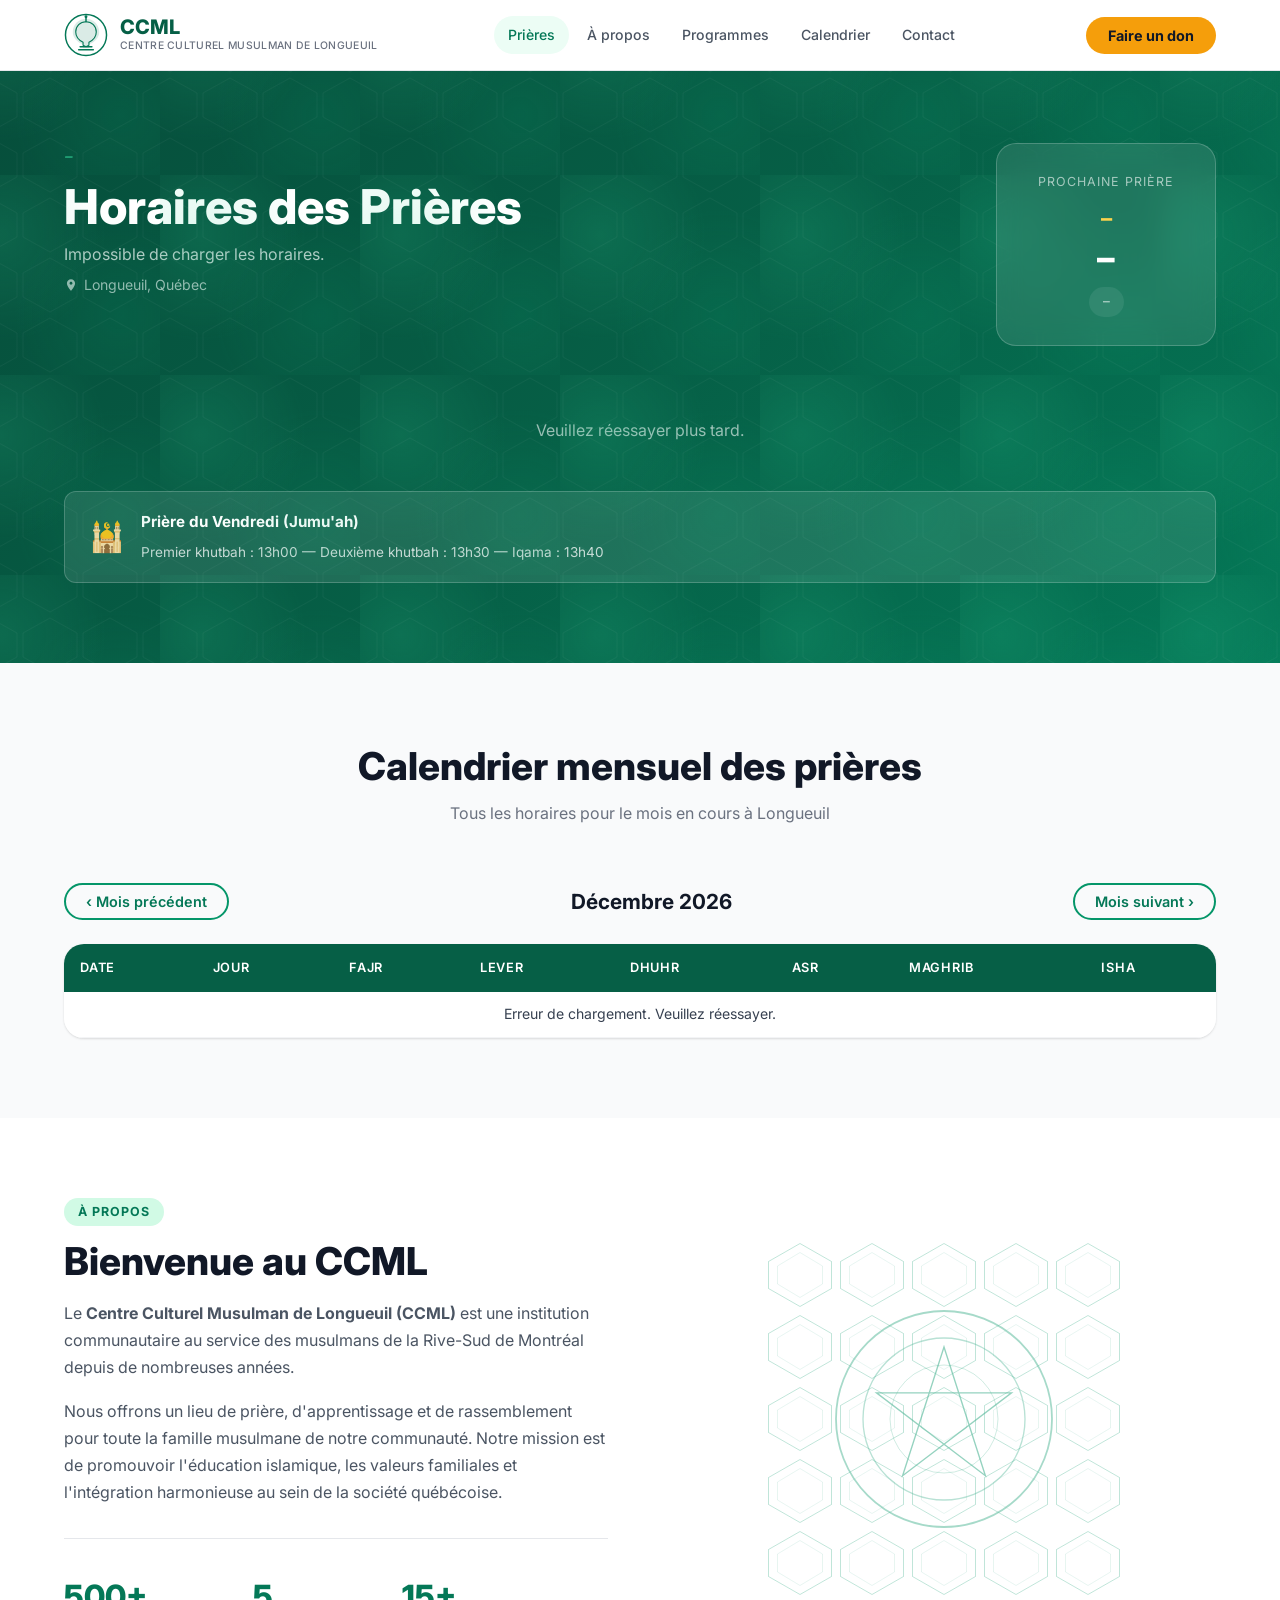
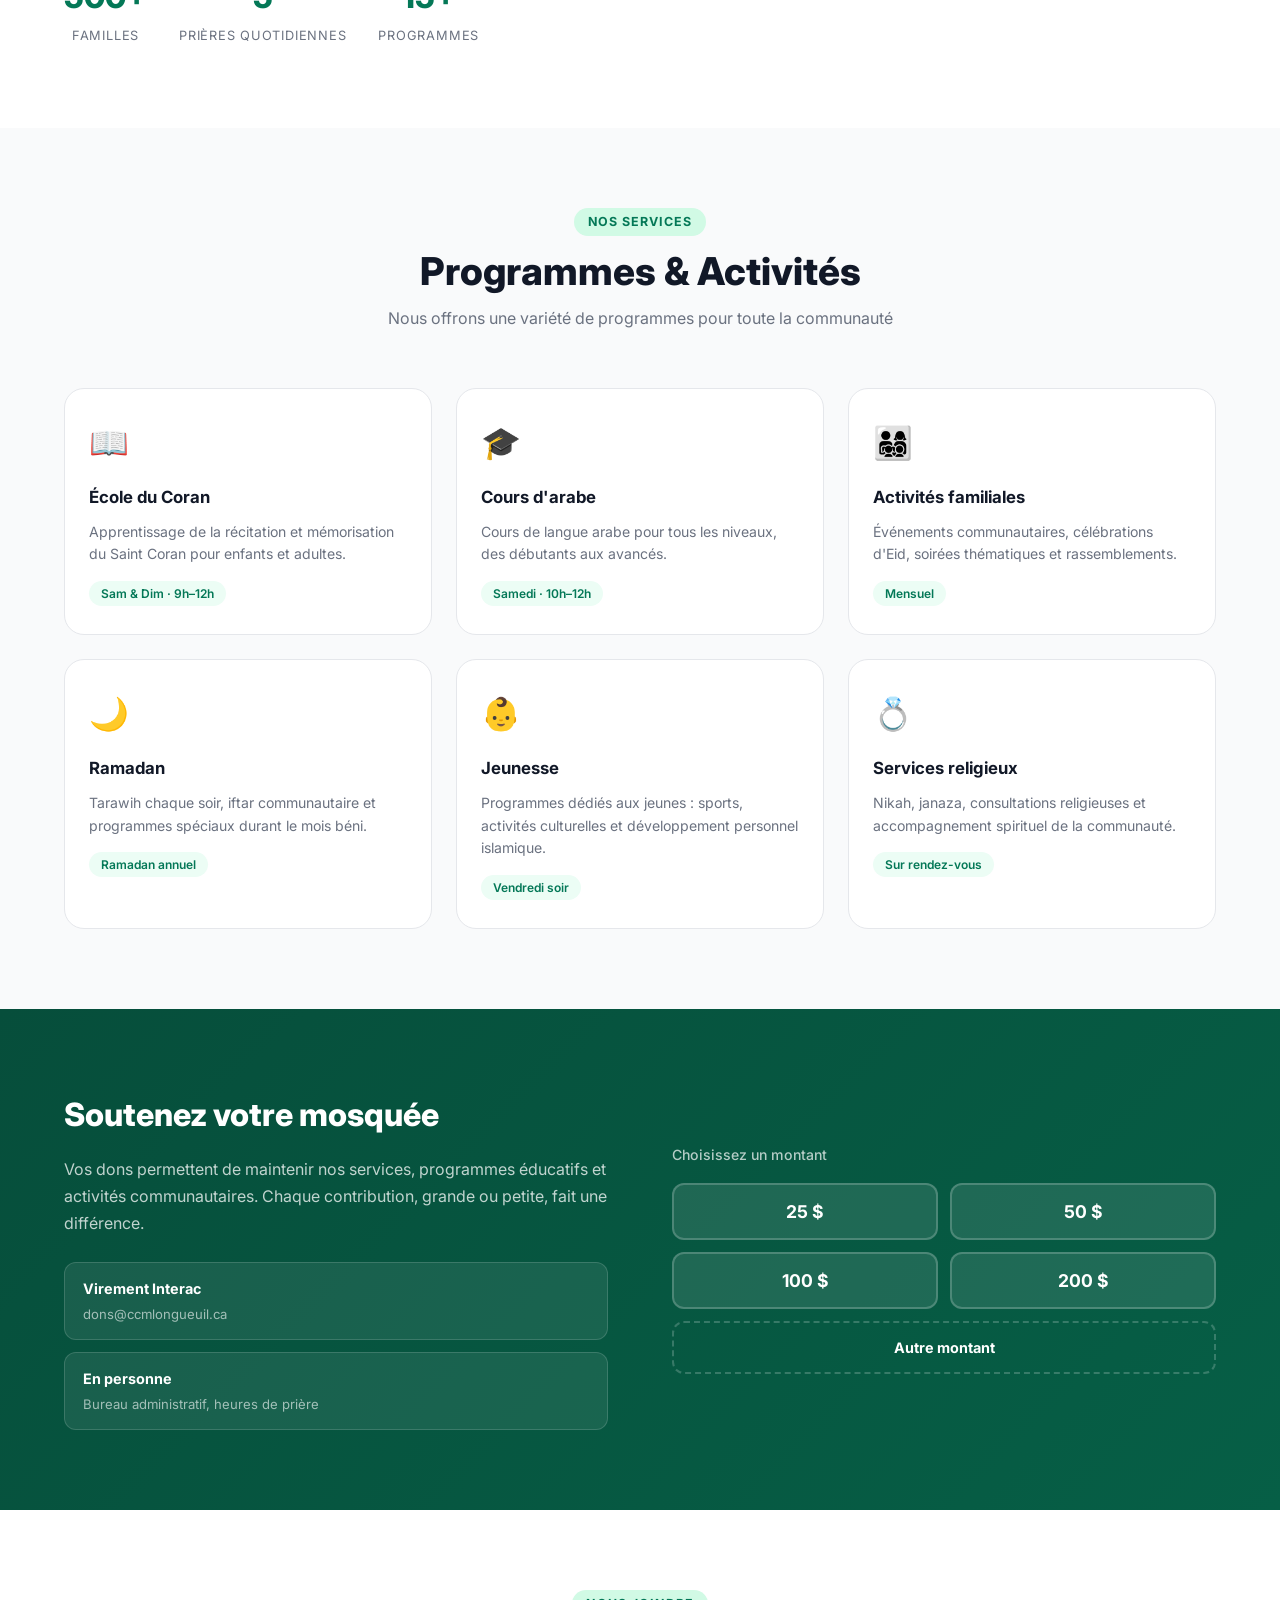
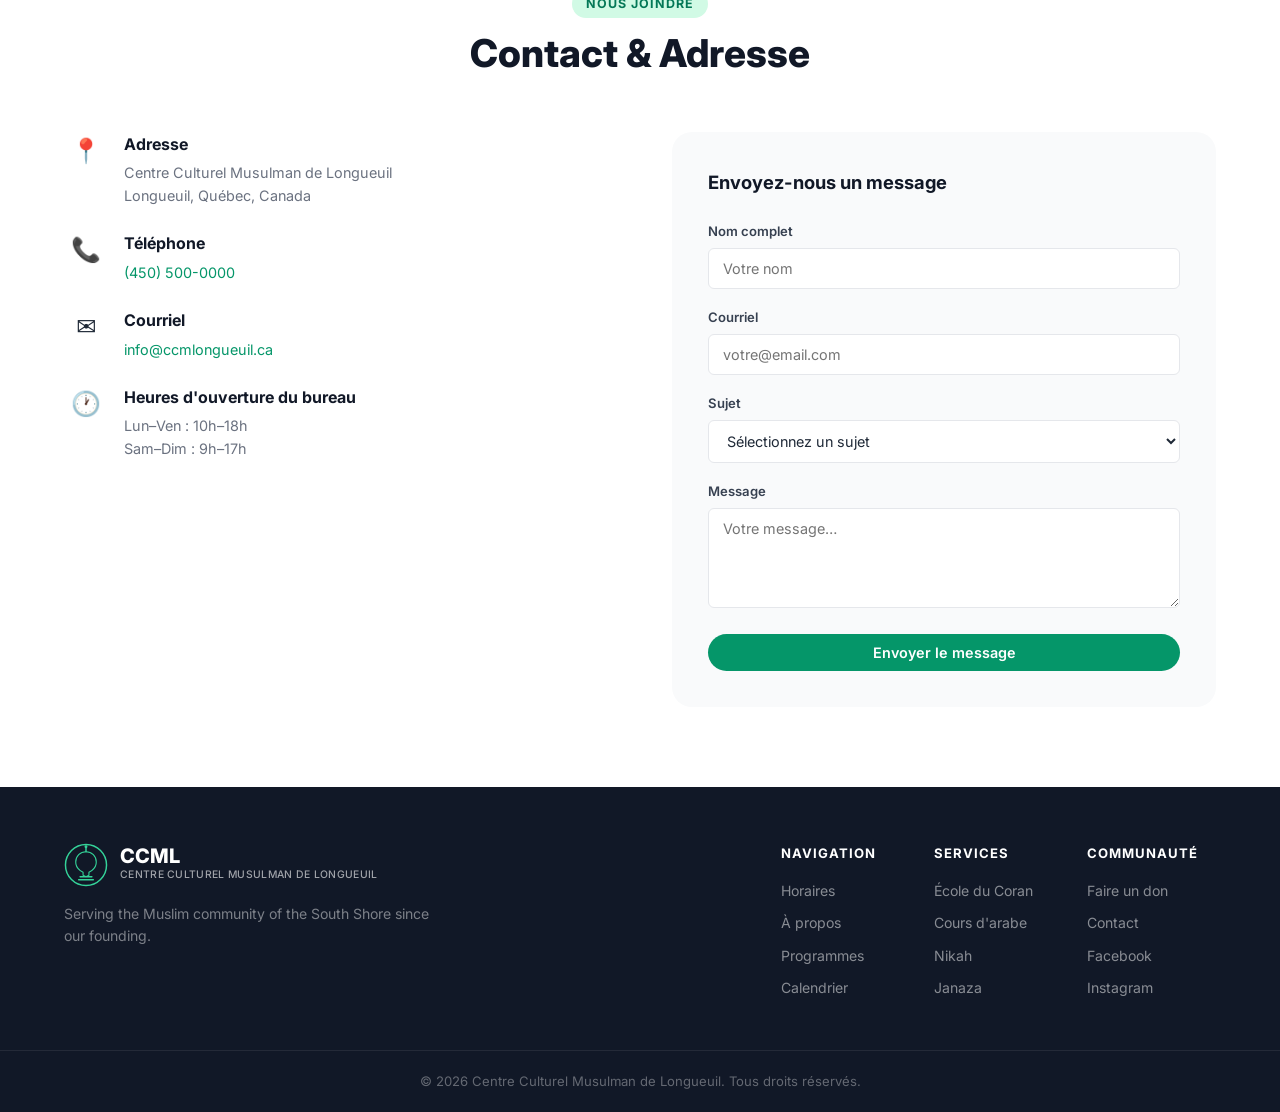
==== mosque-ccml/index.html @ 036c5690 "Add modern CCML mosque website with prayer times calendar - Homepage with live prayer times via AlAd" ====
<!DOCTYPE html>
<html lang="fr" dir="ltr">
<head>
  <meta charset="UTF-8" />
  <meta name="viewport" content="width=device-width, initial-scale=1.0" />
  <title>CCML – Centre Culturel Musulman de Longueuil</title>
  <meta name="description" content="Centre Culturel Musulman de Longueuil – Horaires des prières, activités, services communautaires." />
  <link rel="preconnect" href="https://fonts.googleapis.com" />
  <link rel="preconnect" href="https://fonts.gstatic.com" crossorigin />
  <link href="https://fonts.googleapis.com/css2?family=Inter:wght@300;400;500;600;700&family=Amiri:wght@400;700&display=swap" rel="stylesheet" />
  <link rel="stylesheet" href="css/style.css" />
</head>
<body>

  <!-- ===== HEADER / NAV ===== -->
  <header class="header" id="header">
    <div class="container header__inner">
      <a href="#" class="logo">
        <div class="logo__icon">
          <svg viewBox="0 0 60 60" fill="none" xmlns="http://www.w3.org/2000/svg">
            <circle cx="30" cy="30" r="28" stroke="currentColor" stroke-width="2"/>
            <path d="M30 8 C20 8 12 16 12 26 C12 34 18 40 26 43 L26 48 L34 48 L34 43 C42 40 48 34 48 26 C48 16 40 8 30 8Z" fill="currentColor" opacity="0.15"/>
            <path d="M30 12 C22 12 16 18 16 26 C16 32 20 37 26 40 L26 44 L30 46 L34 44 L34 40 C40 37 44 32 44 26 C44 18 38 12 30 12Z" stroke="currentColor" stroke-width="1.5" fill="none"/>
            <line x1="30" y1="6" x2="30" y2="12" stroke="currentColor" stroke-width="2" stroke-linecap="round"/>
            <circle cx="30" cy="5" r="2" fill="currentColor"/>
            <line x1="22" y1="46" x2="38" y2="46" stroke="currentColor" stroke-width="2" stroke-linecap="round"/>
            <line x1="20" y1="50" x2="40" y2="50" stroke="currentColor" stroke-width="2" stroke-linecap="round"/>
          </svg>
        </div>
        <div class="logo__text">
          <span class="logo__title">CCML</span>
          <span class="logo__subtitle">Centre Culturel Musulman de Longueuil</span>
        </div>
      </a>

      <nav class="nav" id="nav">
        <a href="#prayer-times" class="nav__link active">Prières</a>
        <a href="#about" class="nav__link">À propos</a>
        <a href="#programs" class="nav__link">Programmes</a>
        <a href="#calendar" class="nav__link">Calendrier</a>
        <a href="#contact" class="nav__link">Contact</a>
      </nav>

      <div class="header__actions">
        <button class="btn btn--donate" onclick="window.location='#donate'">Faire un don</button>
        <button class="hamburger" id="hamburger" aria-label="Menu">
          <span></span><span></span><span></span>
        </button>
      </div>
    </div>
  </header>

  <!-- ===== HERO / PRAYER TIMES ===== -->
  <section class="hero" id="prayer-times">
    <div class="hero__bg">
      <div class="hero__pattern"></div>
    </div>
    <div class="container">
      <div class="hero__top">
        <div class="hero__date-block">
          <p class="hero__hijri" id="hijriDate">Chargement…</p>
          <h1 class="hero__title">Horaires des Prières</h1>
          <p class="hero__gregorian" id="gregorianDate"></p>
          <p class="hero__location">
            <svg width="14" height="14" viewBox="0 0 24 24" fill="currentColor"><path d="M12 2C8.13 2 5 5.13 5 9c0 5.25 7 13 7 13s7-7.75 7-13c0-3.87-3.13-7-7-7zm0 9.5c-1.38 0-2.5-1.12-2.5-2.5s1.12-2.5 2.5-2.5 2.5 1.12 2.5 2.5-1.12 2.5-2.5 2.5z"/></svg>
            Longueuil, Québec
          </p>
        </div>
        <div class="next-prayer-card" id="nextPrayerCard">
          <p class="next-prayer-card__label">Prochaine prière</p>
          <p class="next-prayer-card__name" id="nextPrayerName">–</p>
          <p class="next-prayer-card__time" id="nextPrayerTime">–</p>
          <div class="countdown" id="countdown">–</div>
        </div>
      </div>

      <!-- Prayer Cards -->
      <div class="prayers-grid" id="prayersGrid">
        <!-- Filled by JS -->
      </div>

      <!-- Jumu'ah Banner -->
      <div class="jumuah-banner">
        <div class="jumuah-banner__icon">🕌</div>
        <div>
          <strong>Prière du Vendredi (Jumu'ah)</strong>
          <span>Premier khutbah : 13h00 — Deuxième khutbah : 13h30 — Iqama : 13h40</span>
        </div>
      </div>
    </div>
  </section>

  <!-- ===== MONTHLY CALENDAR ===== -->
  <section class="section section--alt" id="calendar">
    <div class="container">
      <div class="section__header">
        <h2 class="section__title">Calendrier mensuel des prières</h2>
        <p class="section__subtitle">Tous les horaires pour le mois en cours à Longueuil</p>
      </div>
      <div class="calendar-controls">
        <button class="btn btn--outline" id="prevMonth">&#8249; Mois précédent</button>
        <h3 class="calendar-month-title" id="calendarMonthTitle">–</h3>
        <button class="btn btn--outline" id="nextMonth">Mois suivant &#8250;</button>
      </div>
      <div class="table-wrapper">
        <table class="prayer-table" id="prayerTable">
          <thead>
            <tr>
              <th>Date</th>
              <th>Jour</th>
              <th>Fajr</th>
              <th>Lever</th>
              <th>Dhuhr</th>
              <th>Asr</th>
              <th>Maghrib</th>
              <th>Isha</th>
            </tr>
          </thead>
          <tbody id="prayerTableBody">
            <tr><td colspan="8" class="loading-cell"><div class="spinner"></div> Chargement des horaires…</td></tr>
          </tbody>
        </table>
      </div>
    </div>
  </section>

  <!-- ===== ABOUT ===== -->
  <section class="section" id="about">
    <div class="container">
      <div class="about-grid">
        <div class="about-text">
          <span class="section__tag">À propos</span>
          <h2 class="section__title">Bienvenue au CCML</h2>
          <p>Le <strong>Centre Culturel Musulman de Longueuil (CCML)</strong> est une institution communautaire au service des musulmans de la Rive-Sud de Montréal depuis de nombreuses années.</p>
          <p>Nous offrons un lieu de prière, d'apprentissage et de rassemblement pour toute la famille musulmane de notre communauté. Notre mission est de promouvoir l'éducation islamique, les valeurs familiales et l'intégration harmonieuse au sein de la société québécoise.</p>
          <div class="about-stats">
            <div class="stat">
              <span class="stat__number">500+</span>
              <span class="stat__label">Familles</span>
            </div>
            <div class="stat">
              <span class="stat__number">5</span>
              <span class="stat__label">Prières quotidiennes</span>
            </div>
            <div class="stat">
              <span class="stat__number">15+</span>
              <span class="stat__label">Programmes</span>
            </div>
          </div>
        </div>
        <div class="about-visual">
          <div class="geometric-art">
            <svg viewBox="0 0 400 400" xmlns="http://www.w3.org/2000/svg">
              <defs>
                <pattern id="geo" x="0" y="0" width="80" height="80" patternUnits="userSpaceOnUse">
                  <polygon points="40,5 75,25 75,55 40,75 5,55 5,25" fill="none" stroke="currentColor" stroke-width="1" opacity="0.4"/>
                  <polygon points="40,15 65,30 65,50 40,65 15,50 15,30" fill="none" stroke="currentColor" stroke-width="0.5" opacity="0.3"/>
                </pattern>
              </defs>
              <rect width="400" height="400" fill="url(#geo)"/>
              <circle cx="200" cy="200" r="120" fill="none" stroke="currentColor" stroke-width="2" opacity="0.5"/>
              <circle cx="200" cy="200" r="90" fill="none" stroke="currentColor" stroke-width="1.5" opacity="0.4"/>
              <circle cx="200" cy="200" r="60" fill="none" stroke="currentColor" stroke-width="1" opacity="0.3"/>
              <g transform="translate(200,200)">
                <polygon points="0,-80 46,63 -75,-29 75,-29 -46,63" fill="none" stroke="currentColor" stroke-width="1.5" opacity="0.6"/>
              </g>
            </svg>
          </div>
        </div>
      </div>
    </div>
  </section>

  <!-- ===== PROGRAMS ===== -->
  <section class="section section--alt" id="programs">
    <div class="container">
      <div class="section__header">
        <span class="section__tag">Nos services</span>
        <h2 class="section__title">Programmes &amp; Activités</h2>
        <p class="section__subtitle">Nous offrons une variété de programmes pour toute la communauté</p>
      </div>
      <div class="programs-grid">
        <div class="program-card">
          <div class="program-card__icon">📖</div>
          <h3>École du Coran</h3>
          <p>Apprentissage de la récitation et mémorisation du Saint Coran pour enfants et adultes.</p>
          <span class="program-card__schedule">Sam &amp; Dim · 9h–12h</span>
        </div>
        <div class="program-card">
          <div class="program-card__icon">🎓</div>
          <h3>Cours d'arabe</h3>
          <p>Cours de langue arabe pour tous les niveaux, des débutants aux avancés.</p>
          <span class="program-card__schedule">Samedi · 10h–12h</span>
        </div>
        <div class="program-card">
          <div class="program-card__icon">👨‍👩‍👧‍👦</div>
          <h3>Activités familiales</h3>
          <p>Événements communautaires, célébrations d'Eid, soirées thématiques et rassemblements.</p>
          <span class="program-card__schedule">Mensuel</span>
        </div>
        <div class="program-card">
          <div class="program-card__icon">🌙</div>
          <h3>Ramadan</h3>
          <p>Tarawih chaque soir, iftar communautaire et programmes spéciaux durant le mois béni.</p>
          <span class="program-card__schedule">Ramadan annuel</span>
        </div>
        <div class="program-card">
          <div class="program-card__icon">👶</div>
          <h3>Jeunesse</h3>
          <p>Programmes dédiés aux jeunes : sports, activités culturelles et développement personnel islamique.</p>
          <span class="program-card__schedule">Vendredi soir</span>
        </div>
        <div class="program-card">
          <div class="program-card__icon">💍</div>
          <h3>Services religieux</h3>
          <p>Nikah, janaza, consultations religieuses et accompagnement spirituel de la communauté.</p>
          <span class="program-card__schedule">Sur rendez-vous</span>
        </div>
      </div>
    </div>
  </section>

  <!-- ===== DONATION ===== -->
  <section class="section donate-section" id="donate">
    <div class="container">
      <div class="donate-content">
        <div class="donate-text">
          <h2>Soutenez votre mosquée</h2>
          <p>Vos dons permettent de maintenir nos services, programmes éducatifs et activités communautaires. Chaque contribution, grande ou petite, fait une différence.</p>
          <div class="donate-methods">
            <div class="donate-method">
              <strong>Virement Interac</strong>
              <span>dons@ccmlongueuil.ca</span>
            </div>
            <div class="donate-method">
              <strong>En personne</strong>
              <span>Bureau administratif, heures de prière</span>
            </div>
          </div>
        </div>
        <div class="donate-amounts">
          <p class="donate-amounts__title">Choisissez un montant</p>
          <div class="amount-grid">
            <button class="amount-btn" data-amount="25">25 $</button>
            <button class="amount-btn" data-amount="50">50 $</button>
            <button class="amount-btn" data-amount="100">100 $</button>
            <button class="amount-btn" data-amount="200">200 $</button>
            <button class="amount-btn amount-btn--custom">Autre montant</button>
          </div>
        </div>
      </div>
    </div>
  </section>

  <!-- ===== CONTACT ===== -->
  <section class="section" id="contact">
    <div class="container">
      <div class="section__header">
        <span class="section__tag">Nous joindre</span>
        <h2 class="section__title">Contact &amp; Adresse</h2>
      </div>
      <div class="contact-grid">
        <div class="contact-info">
          <div class="contact-item">
            <div class="contact-item__icon">📍</div>
            <div>
              <strong>Adresse</strong>
              <p>Centre Culturel Musulman de Longueuil<br/>Longueuil, Québec, Canada</p>
            </div>
          </div>
          <div class="contact-item">
            <div class="contact-item__icon">📞</div>
            <div>
              <strong>Téléphone</strong>
              <p><a href="tel:+14505000000">(450) 500-0000</a></p>
            </div>
          </div>
          <div class="contact-item">
            <div class="contact-item__icon">✉️</div>
            <div>
              <strong>Courriel</strong>
              <p><a href="mailto:info@ccmlongueuil.ca">info@ccmlongueuil.ca</a></p>
            </div>
          </div>
          <div class="contact-item">
            <div class="contact-item__icon">🕐</div>
            <div>
              <strong>Heures d'ouverture du bureau</strong>
              <p>Lun–Ven : 10h–18h<br/>Sam–Dim : 9h–17h</p>
            </div>
          </div>
        </div>
        <div class="contact-form-wrapper">
          <form class="contact-form" id="contactForm">
            <h3>Envoyez-nous un message</h3>
            <div class="form-group">
              <label for="name">Nom complet</label>
              <input type="text" id="name" name="name" placeholder="Votre nom" required />
            </div>
            <div class="form-group">
              <label for="email">Courriel</label>
              <input type="email" id="email" name="email" placeholder="votre@email.com" required />
            </div>
            <div class="form-group">
              <label for="subject">Sujet</label>
              <select id="subject" name="subject">
                <option value="">Sélectionnez un sujet</option>
                <option value="priere">Horaires de prière</option>
                <option value="programmes">Programmes &amp; cours</option>
                <option value="nikah">Cérémonie de mariage</option>
                <option value="janaza">Service funéraire</option>
                <option value="don">Don &amp; soutien</option>
                <option value="autre">Autre</option>
              </select>
            </div>
            <div class="form-group">
              <label for="message">Message</label>
              <textarea id="message" name="message" rows="4" placeholder="Votre message…" required></textarea>
            </div>
            <button type="submit" class="btn btn--primary btn--full">Envoyer le message</button>
          </form>
        </div>
      </div>
    </div>
  </section>

  <!-- ===== FOOTER ===== -->
  <footer class="footer">
    <div class="container footer__inner">
      <div class="footer__brand">
        <div class="logo logo--light">
          <div class="logo__icon">
            <svg viewBox="0 0 60 60" fill="none" xmlns="http://www.w3.org/2000/svg">
              <circle cx="30" cy="30" r="28" stroke="currentColor" stroke-width="2"/>
              <path d="M30 12 C22 12 16 18 16 26 C16 32 20 37 26 40 L26 44 L30 46 L34 44 L34 40 C40 37 44 32 44 26 C44 18 38 12 30 12Z" stroke="currentColor" stroke-width="1.5" fill="none"/>
              <line x1="30" y1="6" x2="30" y2="12" stroke="currentColor" stroke-width="2" stroke-linecap="round"/>
              <circle cx="30" cy="5" r="2" fill="currentColor"/>
              <line x1="22" y1="46" x2="38" y2="46" stroke="currentColor" stroke-width="2" stroke-linecap="round"/>
              <line x1="20" y1="50" x2="40" y2="50" stroke="currentColor" stroke-width="2" stroke-linecap="round"/>
            </svg>
          </div>
          <div class="logo__text">
            <span class="logo__title">CCML</span>
            <span class="logo__subtitle">Centre Culturel Musulman de Longueuil</span>
          </div>
        </div>
        <p class="footer__tagline">Serving the Muslim community of the South Shore since our founding.</p>
      </div>
      <div class="footer__links">
        <div class="footer__col">
          <h4>Navigation</h4>
          <a href="#prayer-times">Horaires</a>
          <a href="#about">À propos</a>
          <a href="#programs">Programmes</a>
          <a href="#calendar">Calendrier</a>
        </div>
        <div class="footer__col">
          <h4>Services</h4>
          <a href="#">École du Coran</a>
          <a href="#">Cours d'arabe</a>
          <a href="#">Nikah</a>
          <a href="#">Janaza</a>
        </div>
        <div class="footer__col">
          <h4>Communauté</h4>
          <a href="#donate">Faire un don</a>
          <a href="#contact">Contact</a>
          <a href="#">Facebook</a>
          <a href="#">Instagram</a>
        </div>
      </div>
    </div>
    <div class="footer__bottom">
      <p>© <span id="footerYear"></span> Centre Culturel Musulman de Longueuil. Tous droits réservés.</p>
    </div>
  </footer>

  <script src="js/app.js"></script>
</body>
</html>
---- mosque-ccml/css/style.css ----
/* ============================================================
   CCML – Centre Culturel Musulman de Longueuil
   Modern stylesheet — 2026
   ============================================================ */

/* ── TOKENS ── */
:root {
  --green-900: #064e3b;
  --green-800: #065f46;
  --green-700: #047857;
  --green-600: #059669;
  --green-500: #10b981;
  --green-400: #34d399;
  --green-100: #d1fae5;
  --green-50:  #ecfdf5;

  --gold-500: #d97706;
  --gold-400: #f59e0b;
  --gold-300: #fcd34d;
  --gold-100: #fef3c7;

  --gray-900: #111827;
  --gray-800: #1f2937;
  --gray-700: #374151;
  --gray-600: #4b5563;
  --gray-500: #6b7280;
  --gray-400: #9ca3af;
  --gray-200: #e5e7eb;
  --gray-100: #f3f4f6;
  --gray-50:  #f9fafb;
  --white:    #ffffff;

  --font-main: 'Inter', system-ui, sans-serif;
  --font-arabic: 'Amiri', serif;

  --radius-sm:  6px;
  --radius-md:  12px;
  --radius-lg:  20px;
  --radius-xl:  32px;
  --radius-full: 9999px;

  --shadow-sm: 0 1px 3px rgba(0,0,0,.08), 0 1px 2px rgba(0,0,0,.06);
  --shadow-md: 0 4px 12px rgba(0,0,0,.08), 0 2px 6px rgba(0,0,0,.05);
  --shadow-lg: 0 12px 40px rgba(0,0,0,.12);
  --shadow-green: 0 8px 30px rgba(5,150,105,.25);

  --transition: 0.2s ease;
}

/* ── RESET ── */
*, *::before, *::after { box-sizing: border-box; margin: 0; padding: 0; }
html { scroll-behavior: smooth; font-size: 16px; }
body {
  font-family: var(--font-main);
  color: var(--gray-800);
  background: var(--white);
  line-height: 1.6;
  -webkit-font-smoothing: antialiased;
}
a { color: inherit; text-decoration: none; }
img { max-width: 100%; display: block; }
button { cursor: pointer; font-family: inherit; border: none; background: none; }

/* ── CONTAINER ── */
.container {
  width: 100%;
  max-width: 1200px;
  margin: 0 auto;
  padding: 0 24px;
}

/* ── BUTTONS ── */
.btn {
  display: inline-flex;
  align-items: center;
  gap: 8px;
  padding: 10px 22px;
  border-radius: var(--radius-full);
  font-size: .9rem;
  font-weight: 600;
  transition: all var(--transition);
}
.btn--primary {
  background: var(--green-600);
  color: var(--white);
}
.btn--primary:hover { background: var(--green-700); transform: translateY(-1px); box-shadow: var(--shadow-green); }
.btn--donate {
  background: var(--gold-400);
  color: var(--gray-900);
  font-weight: 700;
}
.btn--donate:hover { background: var(--gold-500); color: var(--white); transform: translateY(-1px); }
.btn--outline {
  border: 2px solid var(--green-600);
  color: var(--green-700);
  background: transparent;
  padding: 8px 20px;
}
.btn--outline:hover { background: var(--green-50); }
.btn--full { width: 100%; justify-content: center; }

/* ── HEADER ── */
.header {
  position: sticky;
  top: 0;
  z-index: 1000;
  background: rgba(255,255,255,.95);
  backdrop-filter: blur(12px);
  border-bottom: 1px solid var(--gray-200);
  transition: box-shadow var(--transition);
}
.header.scrolled { box-shadow: var(--shadow-md); }
.header__inner {
  display: flex;
  align-items: center;
  justify-content: space-between;
  height: 70px;
  gap: 24px;
}

/* ── LOGO ── */
.logo { display: flex; align-items: center; gap: 12px; }
.logo__icon { width: 44px; height: 44px; color: var(--green-700); flex-shrink: 0; }
.logo__icon svg { width: 100%; height: 100%; }
.logo__title { display: block; font-size: 1.25rem; font-weight: 800; color: var(--green-800); line-height: 1.1; }
.logo__subtitle { display: block; font-size: .65rem; color: var(--gray-500); letter-spacing: .03em; text-transform: uppercase; font-weight: 500; }
.logo--light .logo__title { color: var(--white); }
.logo--light .logo__subtitle { color: rgba(255,255,255,.6); }
.logo--light .logo__icon { color: var(--green-400); }

/* ── NAV ── */
.nav { display: flex; align-items: center; gap: 4px; }
.nav__link {
  padding: 8px 14px;
  border-radius: var(--radius-full);
  font-size: .88rem;
  font-weight: 500;
  color: var(--gray-600);
  transition: all var(--transition);
}
.nav__link:hover, .nav__link.active { color: var(--green-700); background: var(--green-50); }
.hamburger { display: none; flex-direction: column; gap: 5px; padding: 4px; }
.hamburger span { display: block; width: 24px; height: 2px; background: var(--gray-700); border-radius: 2px; transition: all .3s; }

/* ── HERO ── */
.hero {
  position: relative;
  background: linear-gradient(135deg, var(--green-900) 0%, var(--green-800) 50%, var(--green-700) 100%);
  padding: 72px 0 80px;
  overflow: hidden;
  color: var(--white);
}
.hero__bg {
  position: absolute;
  inset: 0;
  overflow: hidden;
  pointer-events: none;
}
.hero__pattern {
  position: absolute;
  inset: -50%;
  background-image:
    radial-gradient(circle at 20% 30%, rgba(52,211,153,.15) 0%, transparent 50%),
    radial-gradient(circle at 80% 70%, rgba(16,185,129,.1) 0%, transparent 50%);
  background-size: 200px 200px;
}
.hero__pattern::before {
  content: '';
  position: absolute;
  inset: 0;
  background-image: url("data:image/svg+xml,%3Csvg width='60' height='60' viewBox='0 0 60 60' xmlns='http://www.w3.org/2000/svg'%3E%3Cg fill='none' stroke='rgba(255,255,255,0.04)' stroke-width='1'%3E%3Cpolygon points='30,3 57,18 57,42 30,57 3,42 3,18'/%3E%3C/g%3E%3C/svg%3E");
  background-size: 60px 60px;
}

.hero__top {
  display: flex;
  align-items: flex-start;
  justify-content: space-between;
  flex-wrap: wrap;
  gap: 32px;
  margin-bottom: 48px;
}
.hero__hijri {
  font-family: var(--font-arabic);
  font-size: 1.1rem;
  color: var(--green-400);
  margin-bottom: 8px;
  letter-spacing: .02em;
}
.hero__title {
  font-size: clamp(2rem, 4vw, 3rem);
  font-weight: 800;
  line-height: 1.15;
  margin-bottom: 8px;
}
.hero__gregorian {
  font-size: 1rem;
  color: rgba(255,255,255,.7);
  margin-bottom: 6px;
}
.hero__location {
  display: flex;
  align-items: center;
  gap: 6px;
  font-size: .88rem;
  color: rgba(255,255,255,.6);
}

/* ── NEXT PRAYER CARD ── */
.next-prayer-card {
  background: rgba(255,255,255,.1);
  border: 1px solid rgba(255,255,255,.2);
  backdrop-filter: blur(12px);
  border-radius: var(--radius-lg);
  padding: 28px 36px;
  text-align: center;
  min-width: 220px;
}
.next-prayer-card__label {
  font-size: .78rem;
  text-transform: uppercase;
  letter-spacing: .08em;
  color: rgba(255,255,255,.6);
  margin-bottom: 8px;
}
.next-prayer-card__name {
  font-size: 1.4rem;
  font-weight: 700;
  color: var(--gold-300);
  margin-bottom: 4px;
}
.next-prayer-card__time {
  font-size: 2.2rem;
  font-weight: 800;
  line-height: 1;
  margin-bottom: 12px;
}
.countdown {
  font-size: .85rem;
  color: rgba(255,255,255,.7);
  background: rgba(255,255,255,.08);
  border-radius: var(--radius-full);
  padding: 4px 14px;
  display: inline-block;
}

/* ── PRAYERS GRID ── */
.prayers-grid {
  display: grid;
  grid-template-columns: repeat(6, 1fr);
  gap: 12px;
}
.prayer-card {
  background: rgba(255,255,255,.1);
  border: 1px solid rgba(255,255,255,.15);
  backdrop-filter: blur(8px);
  border-radius: var(--radius-md);
  padding: 20px 16px;
  text-align: center;
  transition: all var(--transition);
  cursor: default;
}
.prayer-card:hover { background: rgba(255,255,255,.15); transform: translateY(-2px); }
.prayer-card.active {
  background: var(--gold-400);
  border-color: var(--gold-400);
  color: var(--gray-900);
  box-shadow: 0 8px 24px rgba(245,158,11,.4);
  transform: translateY(-4px);
}
.prayer-card.active .prayer-card__iqama { color: var(--gray-700); }
.prayer-card__name {
  font-size: .78rem;
  text-transform: uppercase;
  letter-spacing: .08em;
  color: rgba(255,255,255,.65);
  margin-bottom: 8px;
  font-weight: 600;
}
.prayer-card.active .prayer-card__name { color: var(--gray-700); }
.prayer-card__arabic {
  font-family: var(--font-arabic);
  font-size: 1.1rem;
  margin-bottom: 10px;
  color: rgba(255,255,255,.85);
}
.prayer-card.active .prayer-card__arabic { color: var(--gray-800); }
.prayer-card__time {
  font-size: 1.5rem;
  font-weight: 800;
  margin-bottom: 6px;
}
.prayer-card__iqama {
  font-size: .75rem;
  color: rgba(255,255,255,.5);
}
.prayer-card__iqama span { font-weight: 600; }

/* ── JUMU'AH BANNER ── */
.jumuah-banner {
  display: flex;
  align-items: center;
  gap: 16px;
  background: rgba(255,255,255,.1);
  border: 1px solid rgba(255,255,255,.2);
  border-radius: var(--radius-md);
  padding: 18px 24px;
  margin-top: 24px;
}
.jumuah-banner__icon { font-size: 1.8rem; flex-shrink: 0; }
.jumuah-banner strong { display: block; font-size: .95rem; margin-bottom: 4px; }
.jumuah-banner span { font-size: .85rem; color: rgba(255,255,255,.75); }

/* ── SECTIONS ── */
.section { padding: 80px 0; }
.section--alt { background: var(--gray-50); }
.section__header { text-align: center; margin-bottom: 56px; }
.section__tag {
  display: inline-block;
  background: var(--green-100);
  color: var(--green-700);
  padding: 4px 14px;
  border-radius: var(--radius-full);
  font-size: .78rem;
  font-weight: 700;
  text-transform: uppercase;
  letter-spacing: .08em;
  margin-bottom: 12px;
}
.section__title {
  font-size: clamp(1.6rem, 3vw, 2.4rem);
  font-weight: 800;
  color: var(--gray-900);
  margin-bottom: 12px;
  line-height: 1.2;
}
.section__subtitle {
  font-size: 1rem;
  color: var(--gray-500);
  max-width: 560px;
  margin: 0 auto;
}

/* ── CALENDAR ── */
.calendar-controls {
  display: flex;
  align-items: center;
  justify-content: space-between;
  flex-wrap: wrap;
  gap: 16px;
  margin-bottom: 24px;
}
.calendar-month-title {
  font-size: 1.3rem;
  font-weight: 700;
  color: var(--gray-900);
}
.table-wrapper { overflow-x: auto; border-radius: var(--radius-lg); box-shadow: var(--shadow-sm); }
.prayer-table {
  width: 100%;
  border-collapse: collapse;
  font-size: .88rem;
  background: var(--white);
}
.prayer-table thead th {
  background: var(--green-800);
  color: var(--white);
  padding: 14px 16px;
  text-align: left;
  font-weight: 600;
  font-size: .8rem;
  text-transform: uppercase;
  letter-spacing: .06em;
}
.prayer-table thead th:first-child { border-radius: var(--radius-md) 0 0 0; }
.prayer-table thead th:last-child  { border-radius: 0 var(--radius-md) 0 0; }
.prayer-table tbody tr { border-bottom: 1px solid var(--gray-100); transition: background var(--transition); }
.prayer-table tbody tr:hover { background: var(--green-50); }
.prayer-table tbody tr.today { background: var(--gold-100); font-weight: 600; }
.prayer-table tbody tr.today td:first-child { border-left: 4px solid var(--gold-400); }
.prayer-table tbody tr.friday { background: var(--green-50); }
.prayer-table td { padding: 11px 16px; color: var(--gray-700); }
.loading-cell { text-align: center; padding: 40px; color: var(--gray-500); }
.spinner {
  display: inline-block;
  width: 20px; height: 20px;
  border: 3px solid var(--gray-200);
  border-top-color: var(--green-600);
  border-radius: 50%;
  animation: spin .8s linear infinite;
  vertical-align: middle;
  margin-right: 8px;
}
@keyframes spin { to { transform: rotate(360deg); } }

/* ── ABOUT ── */
.about-grid {
  display: grid;
  grid-template-columns: 1fr 1fr;
  gap: 64px;
  align-items: center;
}
.about-text .section__title { text-align: left; margin-bottom: 16px; }
.about-text p { color: var(--gray-600); margin-bottom: 16px; line-height: 1.7; }
.about-stats {
  display: flex;
  gap: 32px;
  margin-top: 32px;
  padding-top: 32px;
  border-top: 1px solid var(--gray-200);
}
.stat { text-align: center; }
.stat__number { display: block; font-size: 2rem; font-weight: 800; color: var(--green-700); }
.stat__label { font-size: .8rem; color: var(--gray-500); text-transform: uppercase; letter-spacing: .06em; }
.about-visual {
  display: flex;
  align-items: center;
  justify-content: center;
}
.geometric-art {
  width: 100%;
  max-width: 360px;
  color: var(--green-600);
  opacity: .7;
}
.geometric-art svg { width: 100%; height: 100%; }

/* ── PROGRAMS ── */
.programs-grid {
  display: grid;
  grid-template-columns: repeat(3, 1fr);
  gap: 24px;
}
.program-card {
  background: var(--white);
  border: 1px solid var(--gray-200);
  border-radius: var(--radius-lg);
  padding: 28px 24px;
  transition: all var(--transition);
}
.program-card:hover {
  border-color: var(--green-300, #6ee7b7);
  box-shadow: var(--shadow-md);
  transform: translateY(-3px);
}
.program-card__icon { font-size: 2rem; margin-bottom: 16px; }
.program-card h3 { font-size: 1.05rem; font-weight: 700; margin-bottom: 10px; color: var(--gray-900); }
.program-card p { font-size: .88rem; color: var(--gray-500); line-height: 1.6; margin-bottom: 14px; }
.program-card__schedule {
  display: inline-block;
  background: var(--green-50);
  color: var(--green-700);
  padding: 3px 12px;
  border-radius: var(--radius-full);
  font-size: .75rem;
  font-weight: 600;
}

/* ── DONATION ── */
.donate-section {
  background: linear-gradient(135deg, var(--green-900), var(--green-800));
  color: var(--white);
}
.donate-content {
  display: grid;
  grid-template-columns: 1fr 1fr;
  gap: 64px;
  align-items: center;
}
.donate-text h2 { font-size: 2rem; font-weight: 800; margin-bottom: 16px; }
.donate-text p { color: rgba(255,255,255,.75); line-height: 1.7; margin-bottom: 24px; }
.donate-methods { display: flex; flex-direction: column; gap: 12px; }
.donate-method {
  background: rgba(255,255,255,.08);
  border: 1px solid rgba(255,255,255,.15);
  border-radius: var(--radius-md);
  padding: 14px 18px;
  display: flex;
  flex-direction: column;
  gap: 4px;
}
.donate-method strong { font-size: .9rem; }
.donate-method span { font-size: .82rem; color: rgba(255,255,255,.6); }
.donate-amounts__title {
  font-size: .88rem;
  color: rgba(255,255,255,.7);
  margin-bottom: 16px;
  font-weight: 500;
}
.amount-grid {
  display: grid;
  grid-template-columns: repeat(2, 1fr);
  gap: 12px;
}
.amount-btn {
  padding: 16px;
  border-radius: var(--radius-md);
  background: rgba(255,255,255,.1);
  border: 2px solid rgba(255,255,255,.2);
  color: var(--white);
  font-size: 1.1rem;
  font-weight: 700;
  transition: all var(--transition);
}
.amount-btn:hover, .amount-btn.selected {
  background: var(--gold-400);
  border-color: var(--gold-400);
  color: var(--gray-900);
  transform: translateY(-2px);
}
.amount-btn--custom {
  grid-column: span 2;
  font-size: .9rem;
  background: transparent;
  border-style: dashed;
}

/* ── CONTACT ── */
.contact-grid {
  display: grid;
  grid-template-columns: 1fr 1fr;
  gap: 64px;
}
.contact-info { display: flex; flex-direction: column; gap: 24px; }
.contact-item { display: flex; gap: 16px; }
.contact-item__icon { font-size: 1.5rem; flex-shrink: 0; width: 44px; text-align: center; }
.contact-item strong { display: block; font-weight: 700; color: var(--gray-900); margin-bottom: 4px; }
.contact-item p { font-size: .9rem; color: var(--gray-500); line-height: 1.6; }
.contact-item a { color: var(--green-600); }
.contact-item a:hover { text-decoration: underline; }
.contact-form-wrapper {
  background: var(--gray-50);
  border-radius: var(--radius-lg);
  padding: 36px;
}
.contact-form h3 { font-size: 1.15rem; font-weight: 700; margin-bottom: 24px; color: var(--gray-900); }
.form-group { margin-bottom: 18px; }
.form-group label { display: block; font-size: .82rem; font-weight: 600; color: var(--gray-700); margin-bottom: 6px; }
.form-group input,
.form-group select,
.form-group textarea {
  width: 100%;
  padding: 11px 14px;
  border: 1.5px solid var(--gray-200);
  border-radius: var(--radius-sm);
  font-size: .9rem;
  font-family: inherit;
  color: var(--gray-800);
  background: var(--white);
  transition: border-color var(--transition);
}
.form-group input:focus,
.form-group select:focus,
.form-group textarea:focus {
  outline: none;
  border-color: var(--green-500);
  box-shadow: 0 0 0 3px rgba(16,185,129,.12);
}
.form-group textarea { resize: vertical; min-height: 100px; }

/* ── FOOTER ── */
.footer {
  background: var(--gray-900);
  color: rgba(255,255,255,.7);
}
.footer__inner {
  display: grid;
  grid-template-columns: 1.5fr 1fr;
  gap: 64px;
  padding: 56px 24px 40px;
}
.footer__brand { max-width: 380px; }
.footer__tagline { font-size: .88rem; color: rgba(255,255,255,.45); margin-top: 16px; line-height: 1.6; }
.footer__links { display: grid; grid-template-columns: repeat(3, 1fr); gap: 24px; }
.footer__col h4 { font-size: .82rem; font-weight: 700; color: var(--white); text-transform: uppercase; letter-spacing: .08em; margin-bottom: 16px; }
.footer__col a { display: block; font-size: .88rem; color: rgba(255,255,255,.5); margin-bottom: 10px; transition: color var(--transition); }
.footer__col a:hover { color: var(--green-400); }
.footer__bottom {
  border-top: 1px solid rgba(255,255,255,.08);
  padding: 20px 24px;
  text-align: center;
  font-size: .82rem;
  color: rgba(255,255,255,.35);
}

/* ── RESPONSIVE ── */
@media (max-width: 1024px) {
  .prayers-grid { grid-template-columns: repeat(3, 1fr); }
  .about-grid { grid-template-columns: 1fr; gap: 40px; }
  .about-visual { display: none; }
  .programs-grid { grid-template-columns: repeat(2, 1fr); }
  .donate-content { grid-template-columns: 1fr; gap: 40px; }
  .contact-grid { grid-template-columns: 1fr; gap: 40px; }
  .footer__inner { grid-template-columns: 1fr; gap: 40px; }
}

@media (max-width: 768px) {
  .nav { display: none; position: absolute; top: 70px; left: 0; right: 0; background: var(--white); border-bottom: 1px solid var(--gray-200); flex-direction: column; padding: 16px 24px; gap: 8px; box-shadow: var(--shadow-md); }
  .nav.open { display: flex; }
  .hamburger { display: flex; }
  .header__actions .btn--donate { display: none; }
  .prayers-grid { grid-template-columns: repeat(2, 1fr); }
  .hero__top { flex-direction: column; }
  .programs-grid { grid-template-columns: 1fr; }
  .footer__links { grid-template-columns: repeat(2, 1fr); }
  .calendar-controls { flex-direction: column; text-align: center; }
  .contact-form-wrapper { padding: 24px; }
}

@media (max-width: 480px) {
  .prayers-grid { grid-template-columns: repeat(2, 1fr); }
  .about-stats { flex-wrap: wrap; gap: 16px; }
  .footer__links { grid-template-columns: 1fr; }
  .amount-grid { grid-template-columns: repeat(2,1fr); }
}
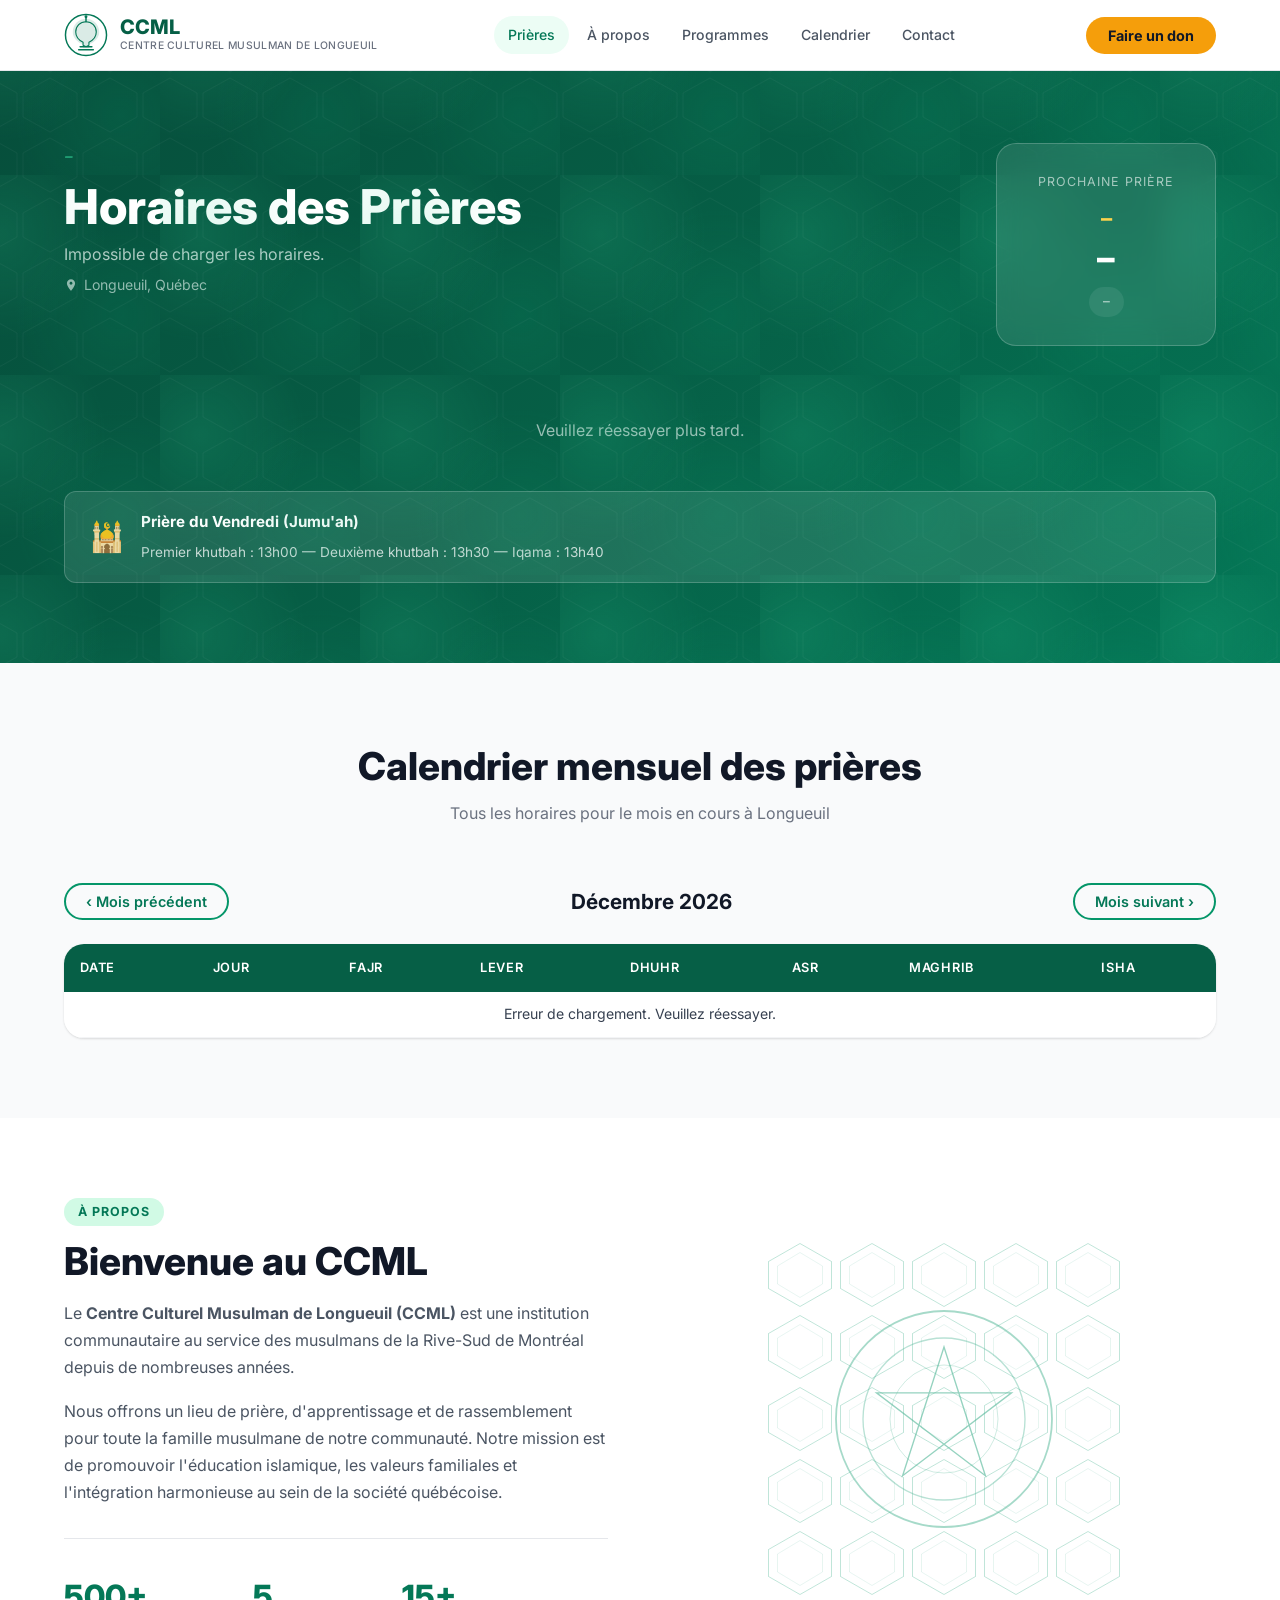
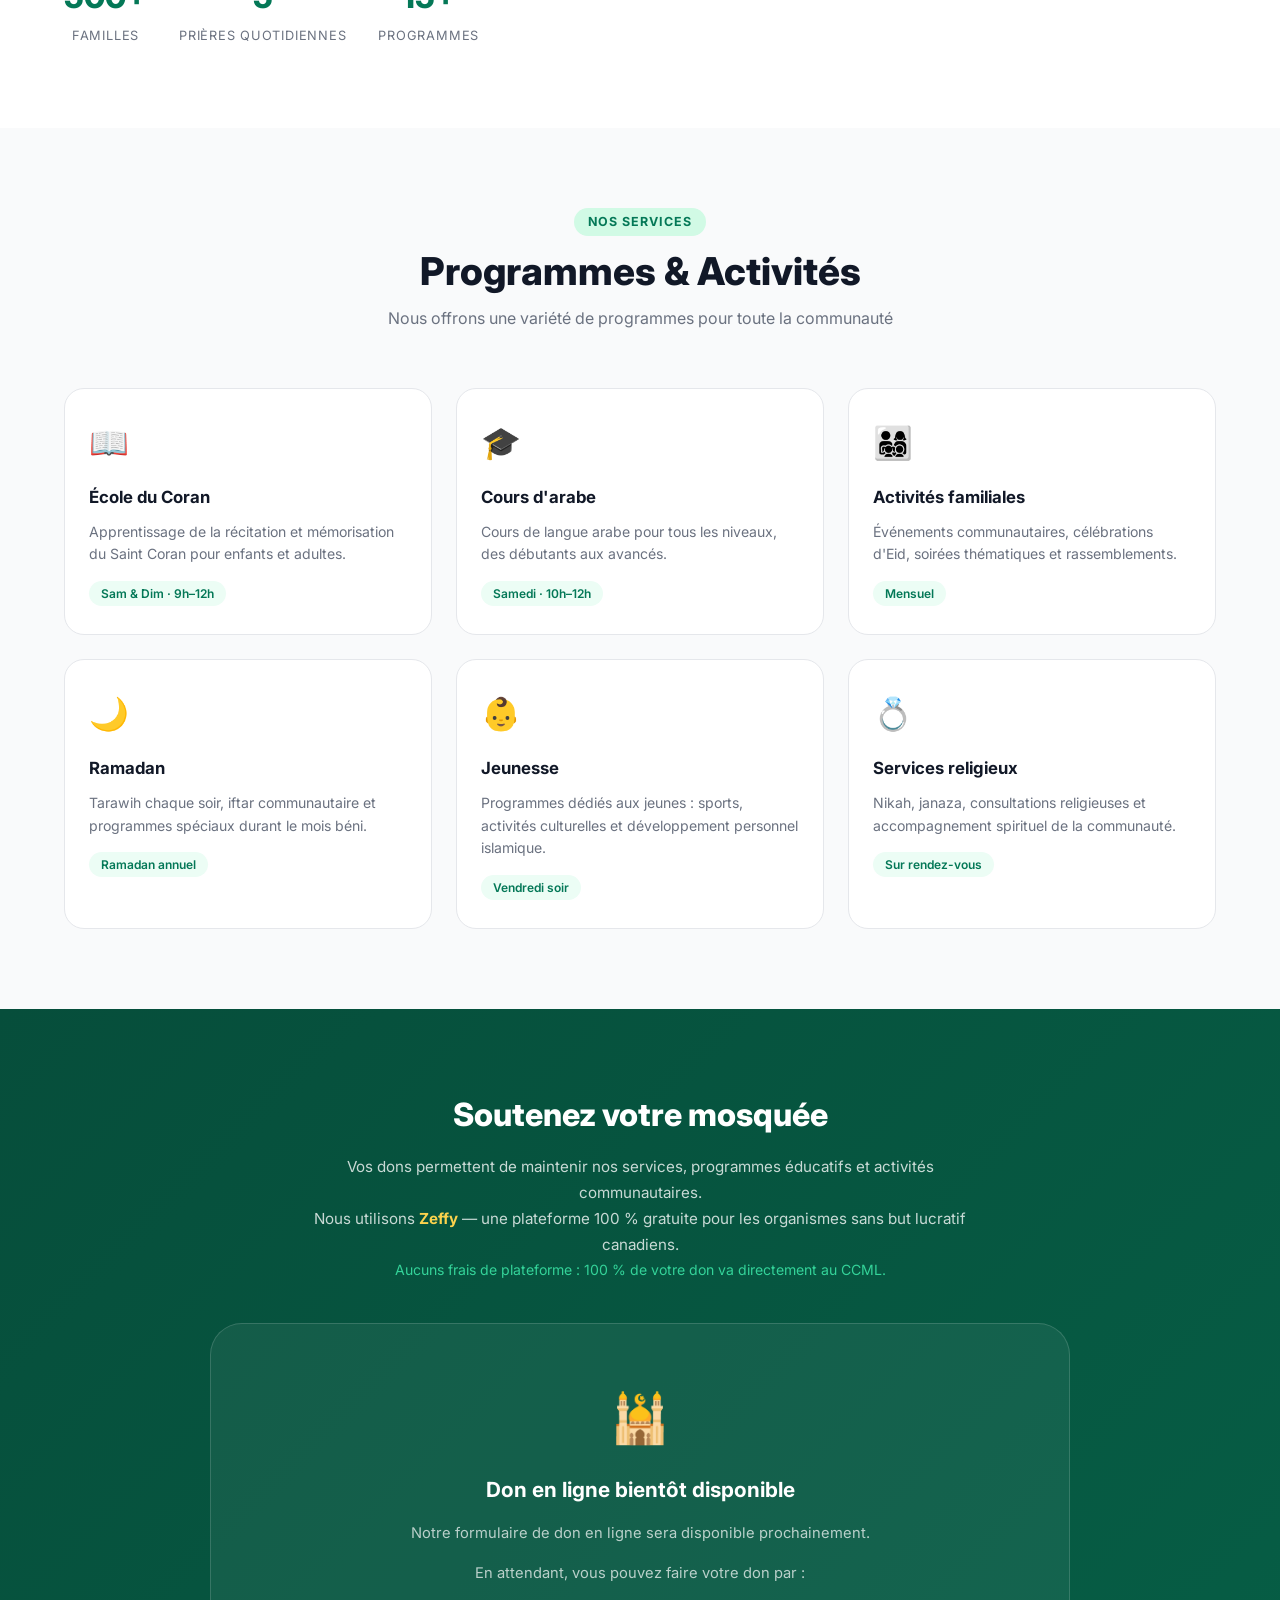
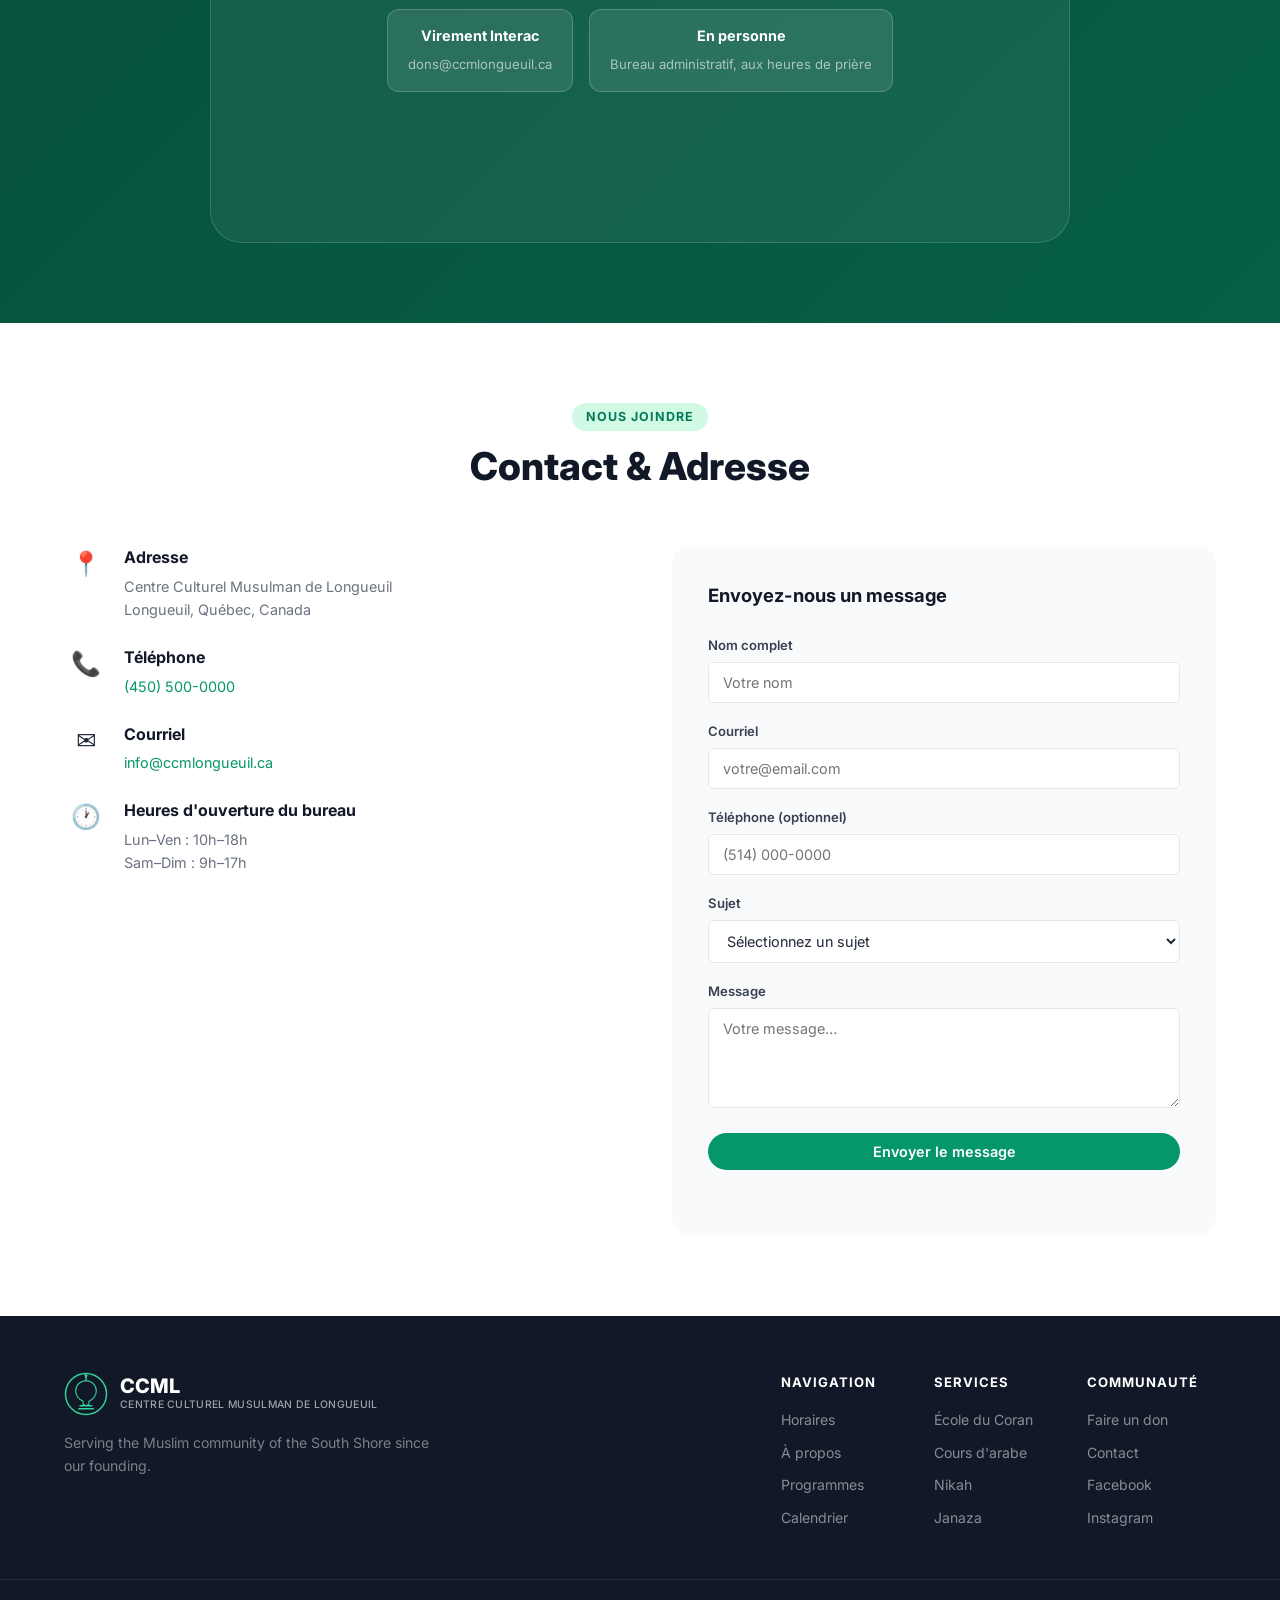
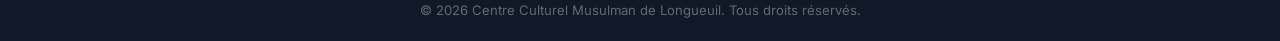
==== commit 4c7b038e: "Add Zeffy donation embed, Formspree contact form, GitHub Pages config - Replace donation section wit" ====
--- a/mosque-ccml/index.html
+++ b/mosque-ccml/index.html
@@ -220,32 +220,44 @@
     </div>
   </section>
 
-  <!-- ===== DONATION ===== -->
+  <!-- ===== DONATION (Zeffy) ===== -->
   <section class="section donate-section" id="donate">
     <div class="container">
-      <div class="donate-content">
-        <div class="donate-text">
-          <h2>Soutenez votre mosquée</h2>
-          <p>Vos dons permettent de maintenir nos services, programmes éducatifs et activités communautaires. Chaque contribution, grande ou petite, fait une différence.</p>
-          <div class="donate-methods">
-            <div class="donate-method">
+      <div class="donate-intro">
+        <h2>Soutenez votre mosquée</h2>
+        <p>Vos dons permettent de maintenir nos services, programmes éducatifs et activités communautaires.<br/>
+        Nous utilisons <strong>Zeffy</strong> — une plateforme 100 % gratuite pour les organismes sans but lucratif canadiens.<br/>
+        <em>Aucuns frais de plateforme : 100 % de votre don va directement au CCML.</em></p>
+      </div>
+      <!-- ╔══════════════════════════════════════════════════════════════╗
+           ║  ZEFFY EMBED — Remplacez l'URL ci-dessous par votre URL    ║
+           ║  Zeffy une fois votre formulaire de don créé :             ║
+           ║  https://www.zeffy.com/fr-CA/embed/donation-form/VOTRE-ID  ║
+           ╚══════════════════════════════════════════════════════════════╝ -->
+      <div class="zeffy-wrapper">
+        <iframe
+          id="zeffyFrame"
+          title="Don au CCML via Zeffy"
+          src="https://www.zeffy.com/fr-CA/embed/donation-form/VOTRE-ZEFFY-ID"
+          allow="payment"
+          loading="lazy"
+          class="zeffy-frame">
+        </iframe>
+        <!-- Fallback affiché si Zeffy n'est pas encore configuré -->
+        <div class="zeffy-fallback" id="zeffyFallback">
+          <div class="zeffy-fallback__icon">🕌</div>
+          <h3>Don en ligne bientôt disponible</h3>
+          <p>Notre formulaire de don en ligne sera disponible prochainement.</p>
+          <p>En attendant, vous pouvez faire votre don par :</p>
+          <div class="donate-methods-inline">
+            <div class="donate-method-badge">
               <strong>Virement Interac</strong>
               <span>dons@ccmlongueuil.ca</span>
             </div>
-            <div class="donate-method">
+            <div class="donate-method-badge">
               <strong>En personne</strong>
-              <span>Bureau administratif, heures de prière</span>
-            </div>
-          </div>
-        </div>
-        <div class="donate-amounts">
-          <p class="donate-amounts__title">Choisissez un montant</p>
-          <div class="amount-grid">
-            <button class="amount-btn" data-amount="25">25 $</button>
-            <button class="amount-btn" data-amount="50">50 $</button>
-            <button class="amount-btn" data-amount="100">100 $</button>
-            <button class="amount-btn" data-amount="200">200 $</button>
-            <button class="amount-btn amount-btn--custom">Autre montant</button>
+              <span>Bureau administratif, aux heures de prière</span>
+            </div>
           </div>
         </div>
       </div>
@@ -291,8 +303,18 @@
           </div>
         </div>
         <div class="contact-form-wrapper">
-          <form class="contact-form" id="contactForm">
+          <!--
+            FORMSPREE : Remplacez "VOTRE-FORMSPREE-ID" par votre ID obtenu sur formspree.io
+            Exemple : action="https://formspree.io/f/xpwzjkrb"
+            Voir instructions dans le README.md du projet.
+          -->
+          <form class="contact-form" id="contactForm"
+                action="https://formspree.io/f/VOTRE-FORMSPREE-ID"
+                method="POST">
             <h3>Envoyez-nous un message</h3>
+            <!-- Champ caché : redirige les emails selon le sujet -->
+            <input type="hidden" name="_subject" id="formSubjectHidden" value="Message du site CCML" />
+            <input type="hidden" name="_language" value="fr" />
             <div class="form-group">
               <label for="name">Nom complet</label>
               <input type="text" id="name" name="name" placeholder="Votre nom" required />
@@ -302,22 +324,32 @@
               <input type="email" id="email" name="email" placeholder="votre@email.com" required />
             </div>
             <div class="form-group">
+              <label for="phone">Téléphone (optionnel)</label>
+              <input type="tel" id="phone" name="phone" placeholder="(514) 000-0000" />
+            </div>
+            <div class="form-group">
               <label for="subject">Sujet</label>
-              <select id="subject" name="subject">
+              <select id="subject" name="subject" required>
                 <option value="">Sélectionnez un sujet</option>
-                <option value="priere">Horaires de prière</option>
-                <option value="programmes">Programmes &amp; cours</option>
-                <option value="nikah">Cérémonie de mariage</option>
-                <option value="janaza">Service funéraire</option>
-                <option value="don">Don &amp; soutien</option>
-                <option value="autre">Autre</option>
+                <option value="Horaires de prière">Horaires de prière</option>
+                <option value="Programmes &amp; cours">Programmes &amp; cours</option>
+                <option value="École du Coran / Arabe">École du Coran / Arabe</option>
+                <option value="Cérémonie de mariage (Nikah)">Cérémonie de mariage (Nikah)</option>
+                <option value="Service funéraire (Janaza)">Service funéraire (Janaza)</option>
+                <option value="Don &amp; soutien financier">Don &amp; soutien financier</option>
+                <option value="Location de salle">Location de salle</option>
+                <option value="Bénévolat">Bénévolat</option>
+                <option value="Autre">Autre</option>
               </select>
             </div>
             <div class="form-group">
               <label for="message">Message</label>
               <textarea id="message" name="message" rows="4" placeholder="Votre message…" required></textarea>
             </div>
-            <button type="submit" class="btn btn--primary btn--full">Envoyer le message</button>
+            <button type="submit" class="btn btn--primary btn--full" id="submitBtn">
+              Envoyer le message
+            </button>
+            <p class="form-notice" id="formNotice"></p>
           </form>
         </div>
       </div>
--- a/mosque-ccml/css/style.css
+++ b/mosque-ccml/css/style.css
@@ -584,6 +584,68 @@
   color: rgba(255,255,255,.35);
 }
 
+/* ── ZEFFY DONATION ── */
+.donate-intro {
+  text-align: center;
+  max-width: 700px;
+  margin: 0 auto 40px;
+}
+.donate-intro h2 { font-size: 2rem; font-weight: 800; margin-bottom: 14px; }
+.donate-intro p { color: rgba(255,255,255,.78); line-height: 1.7; font-size: .95rem; }
+.donate-intro strong { color: var(--gold-300); }
+.donate-intro em { color: var(--green-400); font-style: normal; font-size: .88rem; }
+.zeffy-wrapper {
+  position: relative;
+  max-width: 860px;
+  margin: 0 auto;
+  border-radius: var(--radius-xl);
+  overflow: hidden;
+  min-height: 520px;
+  background: rgba(255,255,255,.06);
+  border: 1px solid rgba(255,255,255,.15);
+}
+.zeffy-frame {
+  width: 100%;
+  min-height: 520px;
+  border: none;
+  display: block;
+  border-radius: var(--radius-xl);
+}
+.zeffy-fallback {
+  display: none; /* shown by JS if iframe src contains placeholder */
+  flex-direction: column;
+  align-items: center;
+  justify-content: center;
+  text-align: center;
+  padding: 56px 32px;
+  gap: 16px;
+}
+.zeffy-fallback.visible { display: flex; }
+.zeffy-fallback__icon { font-size: 3rem; }
+.zeffy-fallback h3 { font-size: 1.3rem; font-weight: 700; }
+.zeffy-fallback p { color: rgba(255,255,255,.7); font-size: .92rem; }
+.donate-methods-inline { display: flex; flex-wrap: wrap; gap: 16px; justify-content: center; margin-top: 8px; }
+.donate-method-badge {
+  background: rgba(255,255,255,.1);
+  border: 1px solid rgba(255,255,255,.2);
+  border-radius: var(--radius-md);
+  padding: 14px 20px;
+  text-align: center;
+}
+.donate-method-badge strong { display: block; font-size: .9rem; margin-bottom: 4px; }
+.donate-method-badge span { font-size: .82rem; color: rgba(255,255,255,.6); }
+
+/* ── FORM NOTICE ── */
+.form-notice {
+  font-size: .85rem;
+  margin-top: 10px;
+  text-align: center;
+  min-height: 20px;
+  font-weight: 500;
+}
+.form-notice.success { color: var(--green-600); }
+.form-notice.error   { color: #ef4444; }
+
 /* ── RESPONSIVE ── */
 @media (max-width: 1024px) {
   .prayers-grid { grid-template-columns: repeat(3, 1fr); }
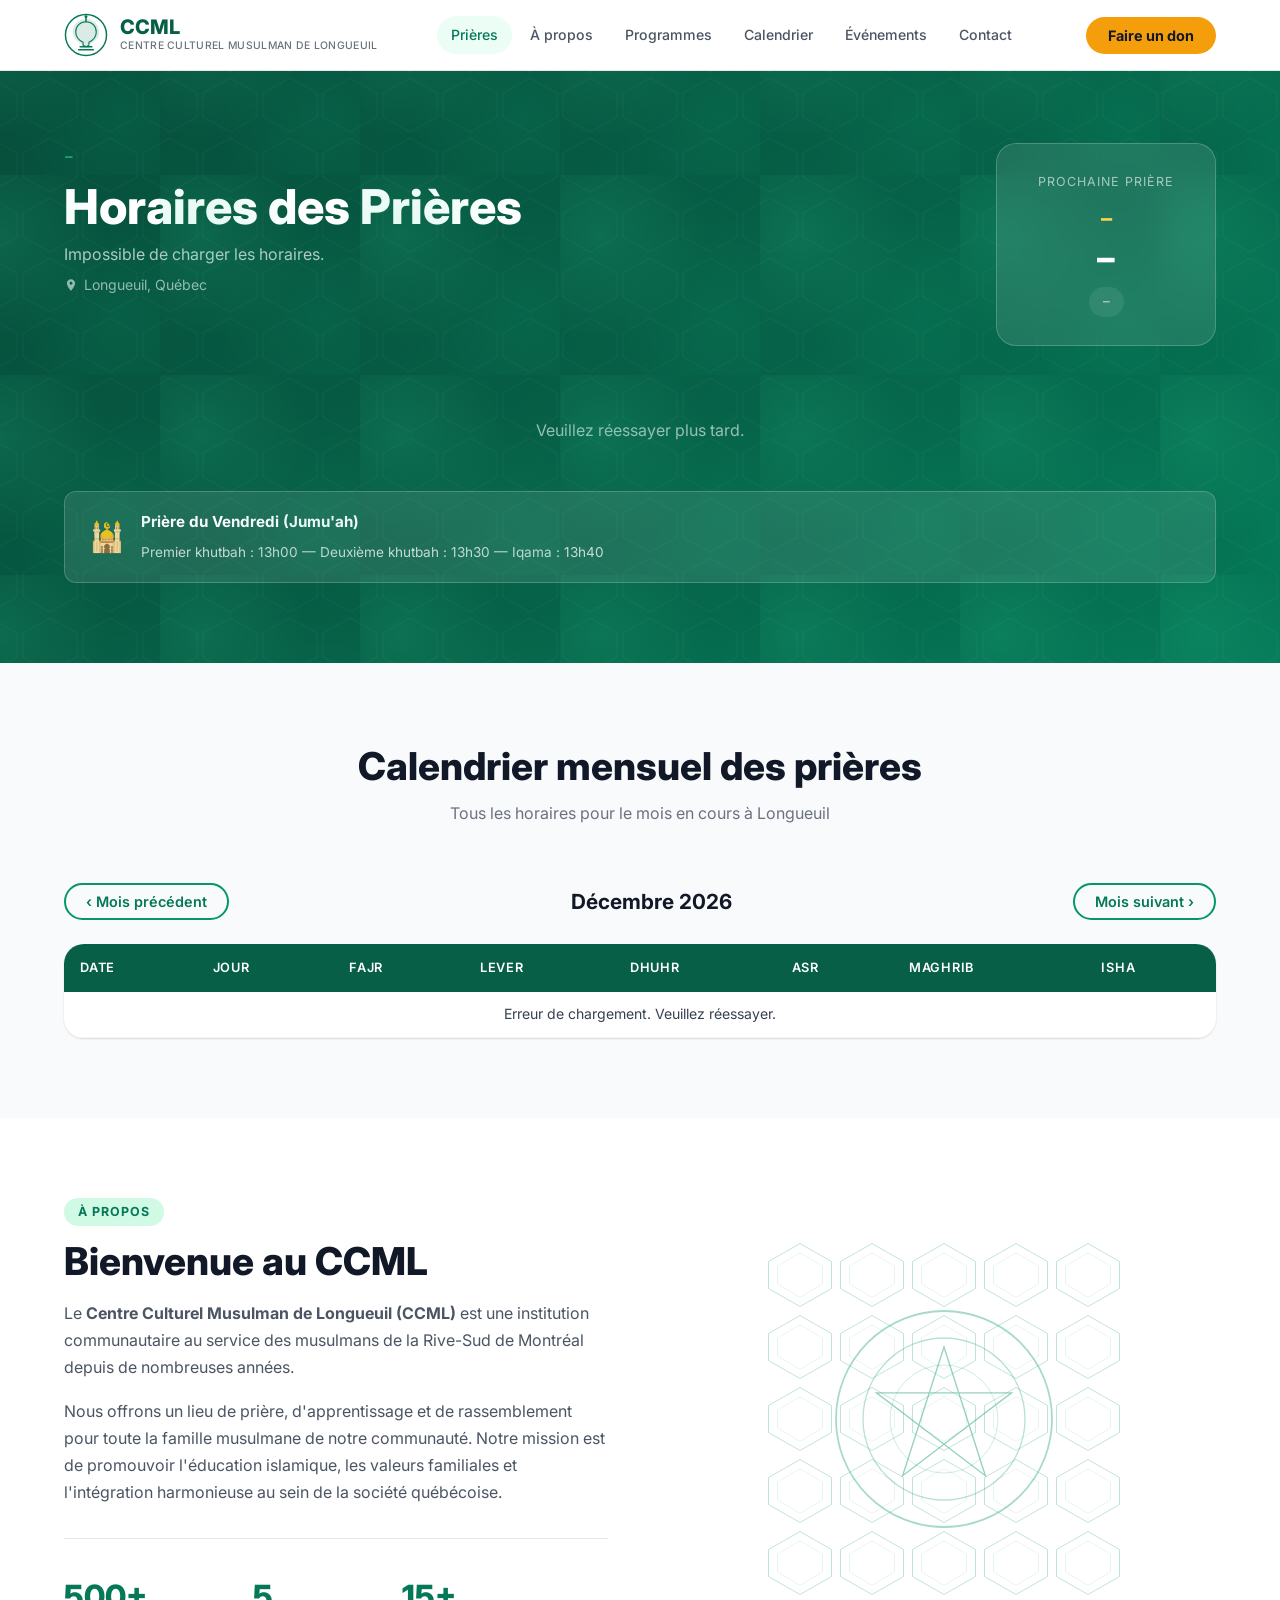
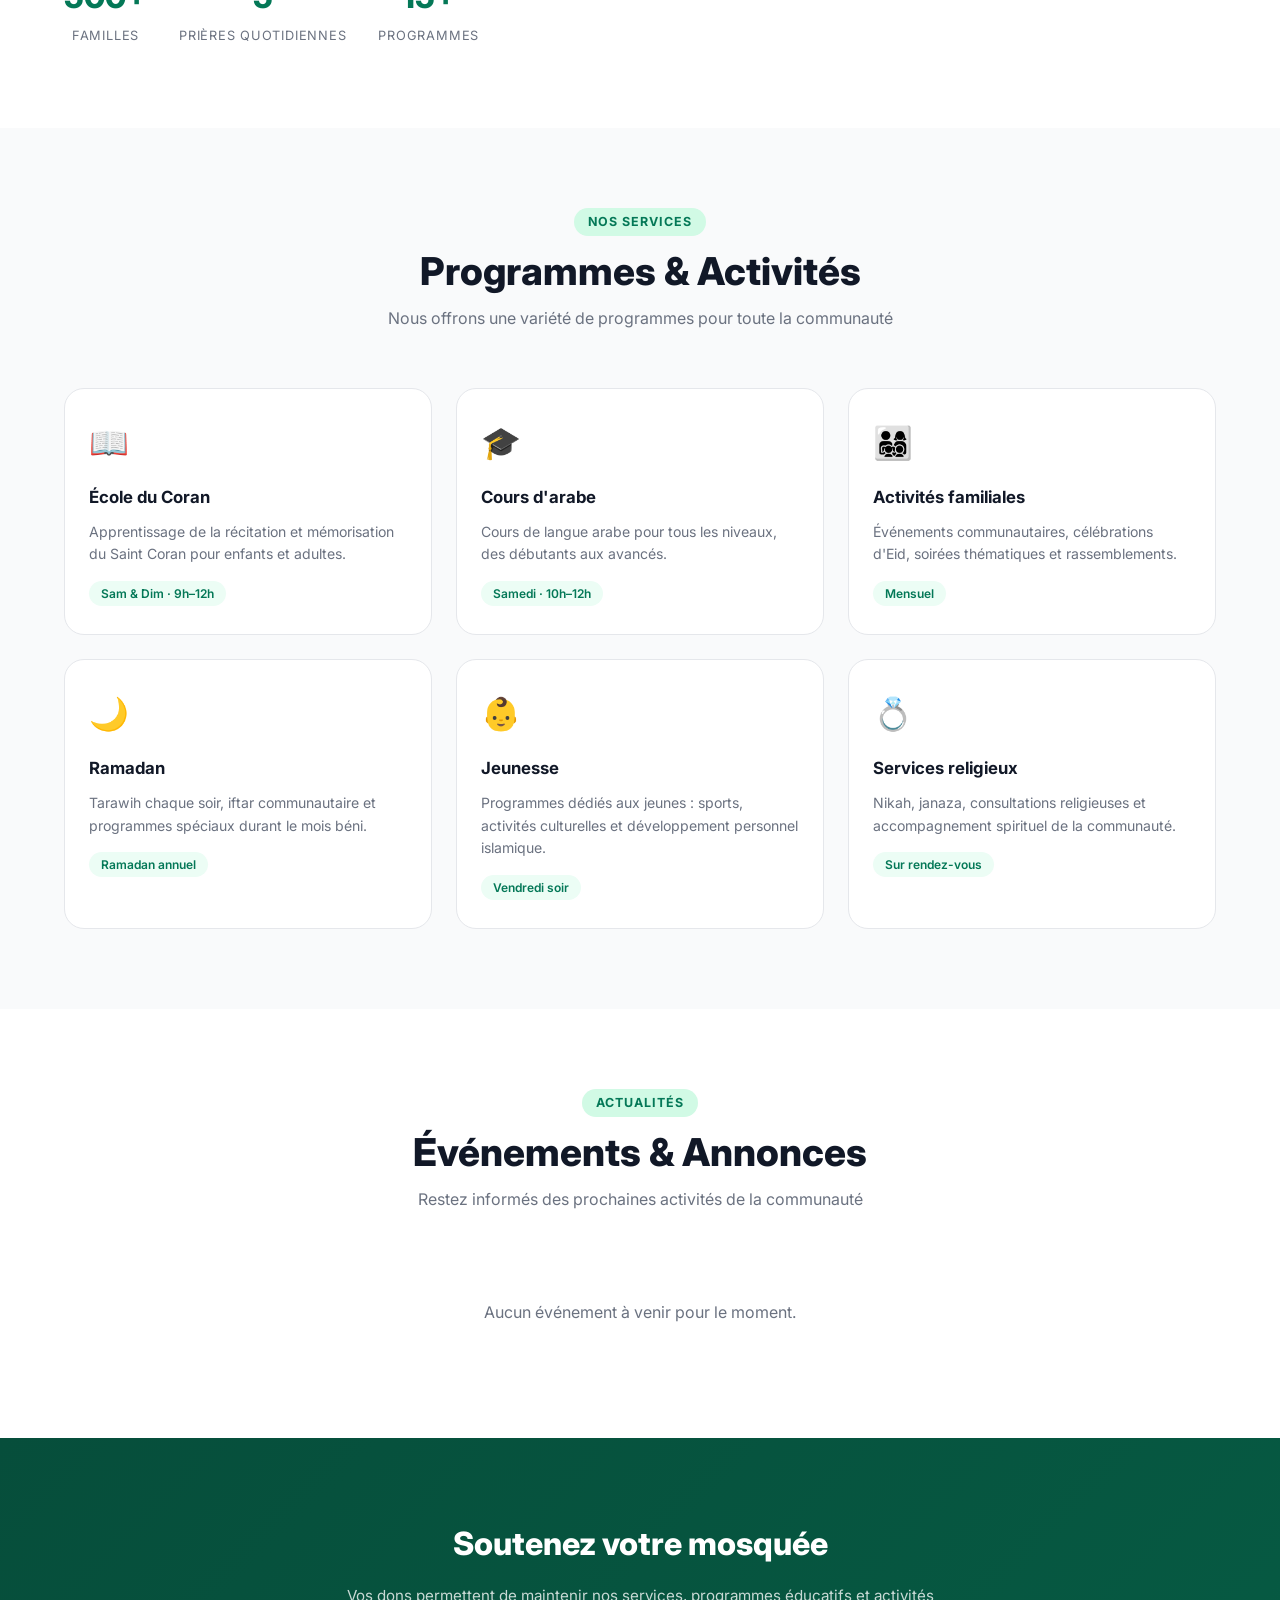
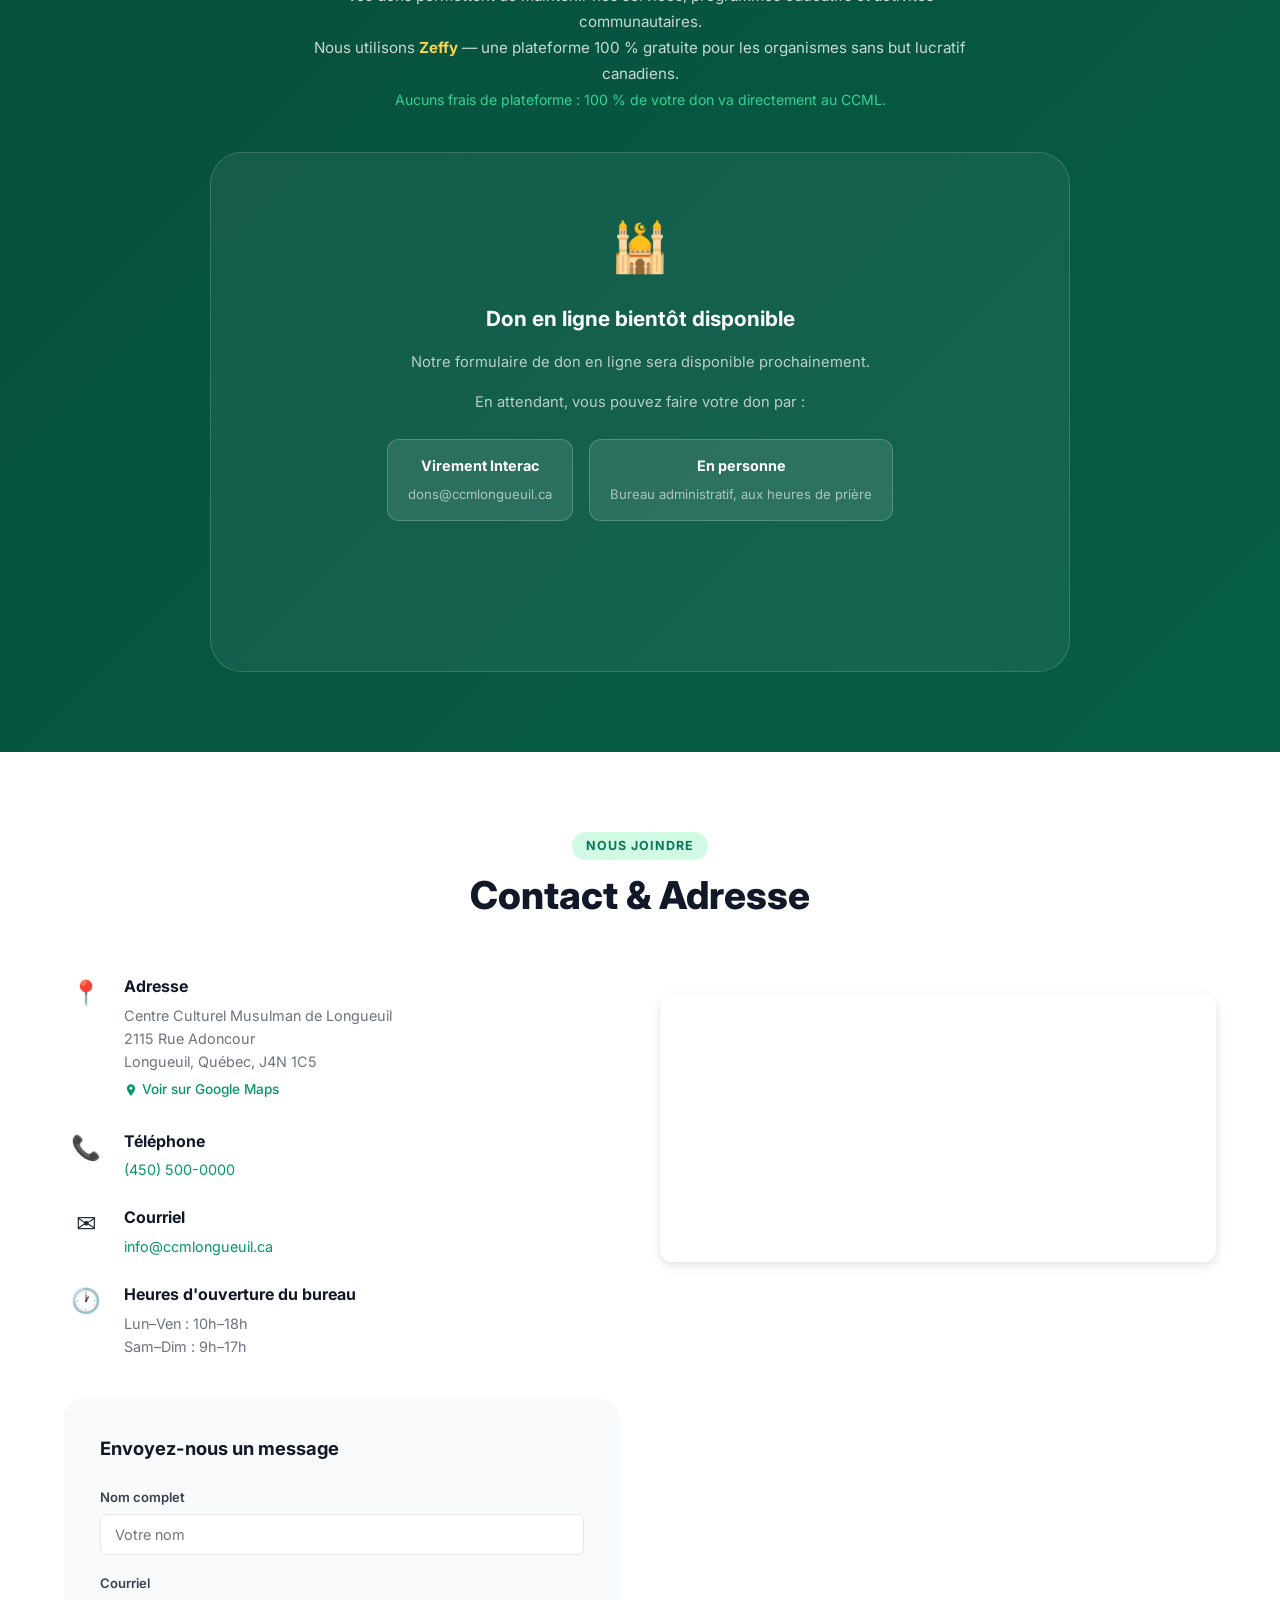
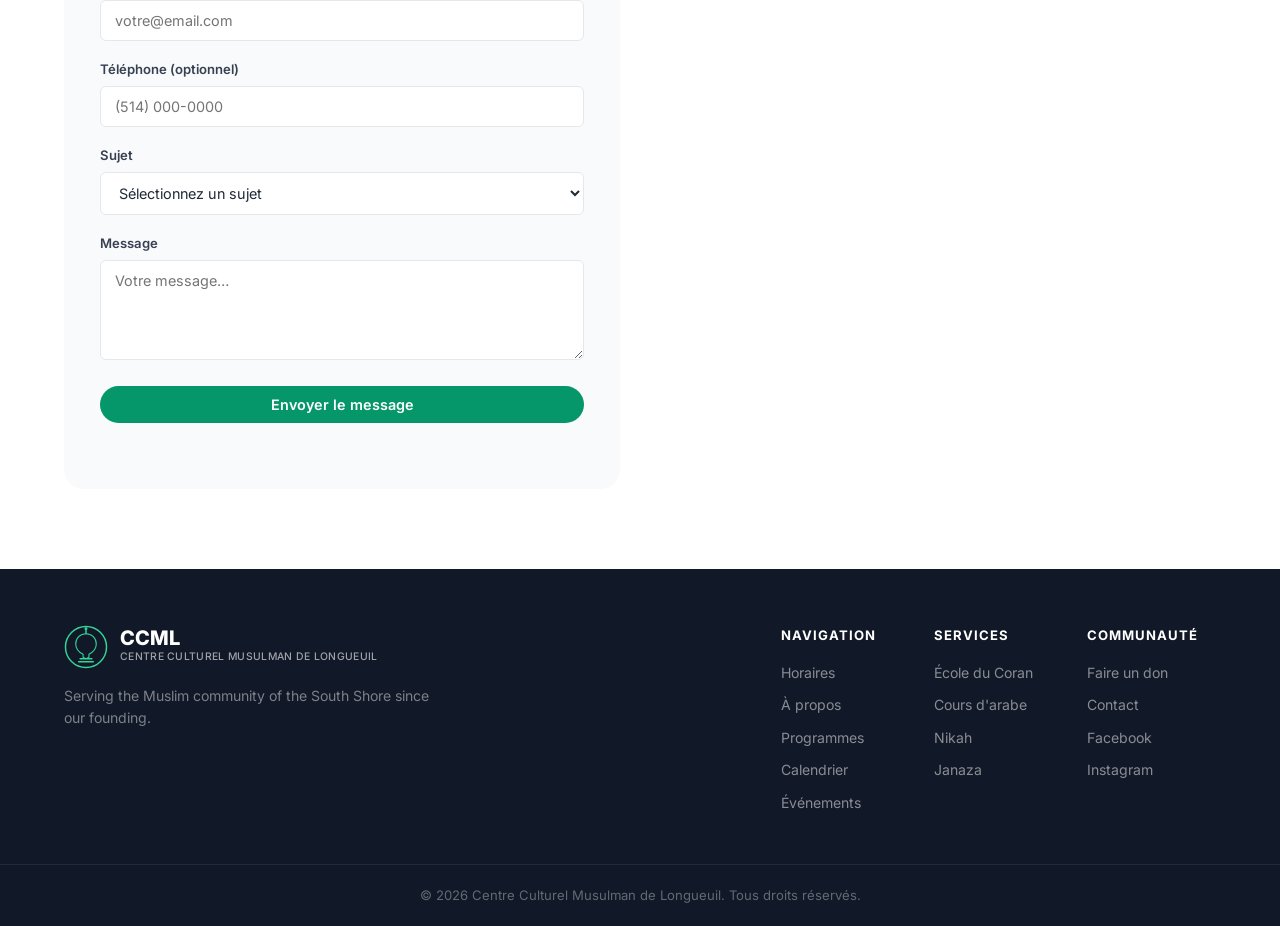
==== commit c6782891: "Fix calendar undefined dates, add Google Maps, events section and admin page - Fix calendar bug: par" ====
--- a/mosque-ccml/index.html
+++ b/mosque-ccml/index.html
@@ -38,6 +38,7 @@
         <a href="#about" class="nav__link">À propos</a>
         <a href="#programs" class="nav__link">Programmes</a>
         <a href="#calendar" class="nav__link">Calendrier</a>
+        <a href="#events" class="nav__link">Événements</a>
         <a href="#contact" class="nav__link">Contact</a>
       </nav>
 
@@ -216,6 +217,23 @@
           <p>Nikah, janaza, consultations religieuses et accompagnement spirituel de la communauté.</p>
           <span class="program-card__schedule">Sur rendez-vous</span>
         </div>
+      </div>
+    </div>
+  </section>
+
+  <!-- ===== EVENTS / ANNOUNCEMENTS ===== -->
+  <section class="section" id="events">
+    <div class="container">
+      <div class="section__header">
+        <span class="section__tag">Actualités</span>
+        <h2 class="section__title">Événements &amp; Annonces</h2>
+        <p class="section__subtitle">Restez informés des prochaines activités de la communauté</p>
+      </div>
+      <div class="events-grid" id="eventsGrid">
+        <div class="events-loading">Chargement des événements…</div>
+      </div>
+      <div class="events-empty hidden" id="eventsEmpty">
+        <p>Aucun événement à venir pour le moment.</p>
       </div>
     </div>
   </section>
@@ -277,7 +295,11 @@
             <div class="contact-item__icon">📍</div>
             <div>
               <strong>Adresse</strong>
-              <p>Centre Culturel Musulman de Longueuil<br/>Longueuil, Québec, Canada</p>
+              <p>Centre Culturel Musulman de Longueuil<br/>2115 Rue Adoncour<br/>Longueuil, Québec, J4N 1C5</p>
+              <a href="https://maps.app.goo.gl/AAmw95a6nQKqL1LC9" target="_blank" rel="noopener" class="map-link">
+                <svg width="14" height="14" viewBox="0 0 24 24" fill="currentColor"><path d="M12 2C8.13 2 5 5.13 5 9c0 5.25 7 13 7 13s7-7.75 7-13c0-3.87-3.13-7-7-7zm0 9.5c-1.38 0-2.5-1.12-2.5-2.5s1.12-2.5 2.5-2.5 2.5 1.12 2.5 2.5-1.12 2.5-2.5 2.5z"/></svg>
+                Voir sur Google Maps
+              </a>
             </div>
           </div>
           <div class="contact-item">
@@ -302,6 +324,15 @@
             </div>
           </div>
         </div>
+        <div class="map-wrapper">
+          <iframe
+            title="Localisation CCML"
+            src="https://maps.google.com/maps?q=2115+Rue+Adoncour,+Longueuil,+QC&output=embed&z=16"
+            width="100%" height="260" style="border:0;border-radius:12px;" allowfullscreen loading="lazy"
+            referrerpolicy="no-referrer-when-downgrade">
+          </iframe>
+        </div>
+
         <div class="contact-form-wrapper">
           <!--
             FORMSPREE : Remplacez "VOTRE-FORMSPREE-ID" par votre ID obtenu sur formspree.io
@@ -385,6 +416,7 @@
           <a href="#about">À propos</a>
           <a href="#programs">Programmes</a>
           <a href="#calendar">Calendrier</a>
+          <a href="#events">Événements</a>
         </div>
         <div class="footer__col">
           <h4>Services</h4>
--- a/mosque-ccml/css/style.css
+++ b/mosque-ccml/css/style.css
@@ -676,3 +676,54 @@
   .footer__links { grid-template-columns: 1fr; }
   .amount-grid { grid-template-columns: repeat(2,1fr); }
 }
+
+/* ── MAP ── */
+.map-wrapper { margin-top: 20px; border-radius: 12px; overflow: hidden; box-shadow: var(--shadow-md); }
+.map-link {
+  display: inline-flex; align-items: center; gap: 4px;
+  font-size: .85rem; color: var(--green-700); font-weight: 500;
+  margin-top: 6px; text-decoration: none;
+}
+.map-link:hover { color: var(--green-900); text-decoration: underline; }
+.contact-grid { display: grid; grid-template-columns: 1fr 1fr; gap: 40px; align-items: start; }
+@media(max-width:768px){ .contact-grid { grid-template-columns: 1fr; } }
+
+/* ── EVENTS ── */
+.events-grid {
+  display: grid; grid-template-columns: repeat(auto-fill, minmax(280px, 1fr));
+  gap: 20px;
+}
+.event-card {
+  background: var(--white); border-radius: var(--radius-md);
+  padding: 22px; box-shadow: var(--shadow-sm);
+  border: 1.5px solid var(--gray-200);
+  transition: box-shadow var(--transition), transform var(--transition);
+  display: flex; flex-direction: column; gap: 10px;
+}
+.event-card:hover { box-shadow: var(--shadow-md); transform: translateY(-2px); }
+.event-card__date {
+  display: flex; align-items: center; gap: 12px;
+}
+.event-card__day-block {
+  background: var(--green-900); color: var(--white);
+  border-radius: 10px; padding: 8px 12px; text-align: center; min-width: 52px;
+  flex-shrink: 0;
+}
+.event-card__day   { font-size: 1.4rem; font-weight: 700; line-height: 1; }
+.event-card__month { font-size: .65rem; text-transform: uppercase; letter-spacing: .08em; opacity: .8; }
+.event-card__meta  { font-size: .8rem; color: var(--gray-500); }
+.event-card__title { font-weight: 600; font-size: 1rem; color: var(--gray-900); }
+.event-card__desc  { font-size: .875rem; color: var(--gray-600); flex: 1; }
+.event-card__badge {
+  display: inline-block; padding: 2px 10px; border-radius: 999px;
+  font-size: .72rem; font-weight: 600; align-self: flex-start;
+  text-transform: capitalize;
+}
+.event-card__badge--conference { background: #dbeafe; color: #1d4ed8; }
+.event-card__badge--cours      { background: #fef3c7; color: #92400e; }
+.event-card__badge--evenement  { background: var(--green-100); color: var(--green-900); }
+.event-card__badge--autre      { background: var(--gray-100); color: var(--gray-600); }
+
+.events-loading { text-align: center; padding: 32px; color: var(--gray-500); }
+.events-empty   { text-align: center; padding: 32px; color: var(--gray-500); }
+.hidden         { display: none !important; }
